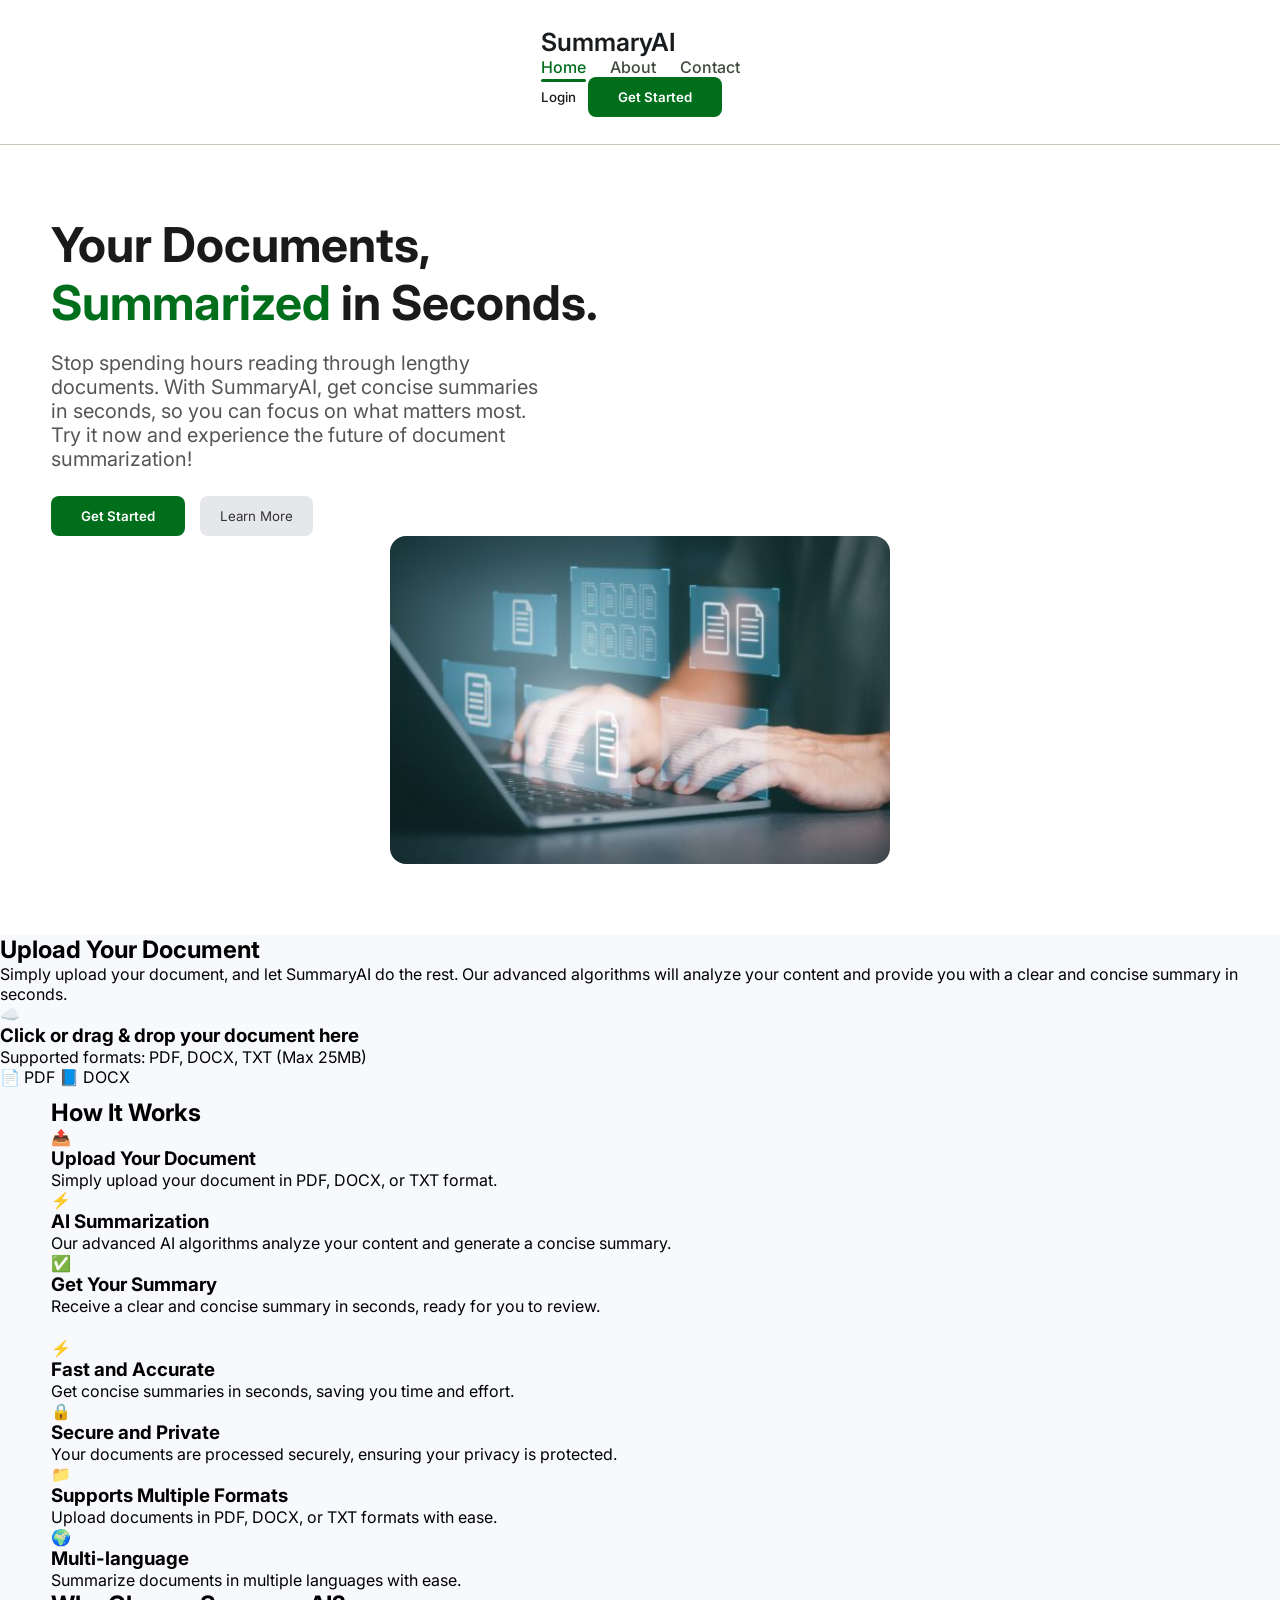
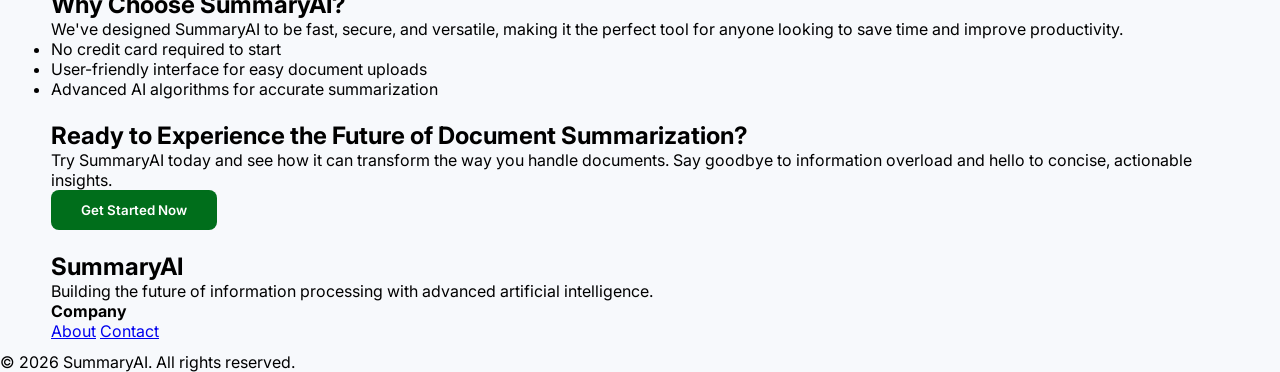
==== index.html @ bb728349 "feat: add HTML structure for pages (index, about, contact)" ====
<!doctype html>
<html lang="en">
  <head>
    <meta charset="UTF-8" />
    <meta name="viewport" content="width=device-width, initial-scale=1.0" />
    <link rel="stylesheet" href="css/styles.css" />
    <script src="js/scripts.js" defer></script>
    <title>SummaryAI</title>
  </head>
  <body>
    <!-- Navigation -->
    <header class="header">
      <nav class="nav">
    
    <div class="nav-content">
      <div class="container nav-inner">

        <h1 class="logo">SummaryAI</h1>

        <ul class="menu">
          <li><a href="index.html" class="active" aria-current="page">Home</a></li>
          <li><a href="about.html">About</a></li>
          <li><a href="contact.html">Contact</a></li>
        </ul>

        <div class="actions">
          <button class="login">Login</button>
          <button class="btn-primary">Get Started</button>
        </div>

      </div>
    </div>
  </nav>
</header>

    <main>
      <!-- Hero section -->
      <section id="home" class="hero">
        <div class="container hero-content">
          <div class="hero-txt">
            <h2>
              Your Documents,<br>
              <span>Summarized</span> in Seconds.
            </h2>

            <p>
              Stop spending hours reading through lengthy documents.
              With SummaryAI, get concise summaries in seconds, so you can focus on what matters most. 
              Try it now and experience the future of document summarization!
            </p>

            <div class="buttons">
              <button id="heroGetStartedBtn" class="btn-primary">Get Started</button>
              <button id="heroLearnMoreBtn" class="btn-secondary">Learn More</button>
            </div>
          </div>

          <div class="hero-img">
            <img src="./assets/hero.jpg" alt="AI summarizing documents" />
          </div>
        </div>
      </section>

      <!-- Upload section -->
<section class="upload">
  <div class="upload-content">
    <h2>Upload Your Document</h2>
    <p>
      Simply upload your document, and let SummaryAI do the rest. 
      Our advanced algorithms will analyze your content and provide you with a clear and concise summary in seconds.
    </p>

    <div class="upload-box" id="uploadBox">
      <input type="file" id="fileInput" hidden />

      <div class="upload-inner">
        <div class="icon">☁️</div>

        <h3>Click or drag & drop your document here</h3>
        <span>Supported formats: PDF, DOCX, TXT (Max 25MB)</span>

        <div class="file-types">
          <span>📄 PDF</span>
          <span>📘 DOCX</span>
        </div>

        <p id="fileName"></p>
      </div>
    </div>

  </div>
</section>
      </section>

      <!-- How it works -->
      <section class="works">
        <div class="container works-content">
          <h2>How It Works</h2>

          <div class="steps">
            <div class="step">
              <div class="icon">📤</div>
              <h3>Upload Your Document</h3>
              <p>Simply upload your document in PDF, DOCX, or TXT format.</p>
            </div>

            <div class="step">
              <div class="icon">⚡</div>
              <h3>AI Summarization</h3>
              <p>Our advanced AI algorithms analyze your content and generate a concise summary.</p>
            </div>

            <div class="step">
              <div class="icon">✅</div>
              <h3>Get Your Summary</h3>
              <p>Receive a clear and concise summary in seconds, ready for you to review.</p>
            </div>
          </div>
        </div>
      </section>

      <!-- Features section -->
      <section class="features">
        <div class="container features-content">

           <!-- Left: feature cards -->
          <div class="feature-grid">

            <div class="feature-card">
              <div class="icon">⚡</div>
              <h3>Fast and Accurate</h3>
              <p>Get concise summaries in seconds, saving you time and effort.</p>
            </div>
            <div class="feature-card">
              <div class="icon">🔒</div>
              <h3>Secure and Private</h3>
              <p>Your documents are processed securely, ensuring your privacy is protected.</p>
            </div>
            <div class="feature-card">
              <div class="icon">📁</div>
              <h3>Supports Multiple Formats</h3>
              <p>Upload documents in PDF, DOCX, or TXT formats with ease.</p>
            </div>
            <div class="feature-card">
              <div class="icon">🌍</div>
              <h3>Multi-language</h3>
              <p>Summarize documents in multiple languages with ease.</p>
            </div>
          </div>

            <!-- Right: feature description -->
             <div class="features-txt">
              <h2>
                Why Choose <span>SummaryAI?</span>
              </h2>

              <p>
                We've designed SummaryAI to be fast, secure, and versatile, 
                making it the perfect tool for anyone looking to save time and improve productivity.
              </p>

              <ul class="feature-list">
                <li> No credit card required to start</li>
                <li> User-friendly interface for easy document uploads</li>
                <li> Advanced AI algorithms for accurate summarization</li>
              </ul>
             </div>
        </div>
      </section>

      <!-- Call to action -->
      <section class="cta">
        <div class="container cta-content">
          <h2>
            Ready to Experience the Future of Document Summarization?
          </h2>

          <p>
            Try SummaryAI today and see how it can transform the way you handle documents. 
            Say goodbye to information overload and hello to concise, actionable insights.
          </p>

          <button id="ctaGetStartedBtn" class="btn-primary">Get Started Now</button>
        </div>
      </section>

    </main>

    <!-- Footer -->
    <footer class="footer">
        <div class="container footer-content">

        <div class="footer-brand">
           <h2>SummaryAI</h2>
            <p>
               Building the future of information processing with advanced artificial intelligence.
             </p>
        </div>

        <div class="footer-col">
            <h4>Company</h4>
              <a href="about.html">About</a>
              <a href="contact.html">Contact</a>
        </div>

        </div>
        <div class="footer-bottom">
            <p>© 2026 SummaryAI. All rights reserved.</p>
         </div>
      </footer>
  </body>
</html>
---- css/styles.css ----
@import url("https://fonts.googleapis.com/css2?family=Inter:ital,opsz,wght@0,14..32,100..900;1,14..32,100..900&display=swap");

* {
  margin: 0;
  padding: 0;
  box-sizing: border-box;
  font-family: "Inter", sans-serif;
}

body {
  background: var(--background);
}
.header {
  background: var(--surface-container-lowest);
  border-bottom: 1px solid var(--outline-variant);
}

.nav {
  width: 100%;
}

.container {
  max-width: 1200px;
  padding: 11px;
  margin: 0 auto;
}

.nav-content {
  display: flex;
  align-items: center;
  padding: 16px 0;
}
.logo {
  font-size: 25px;
  font-weight: 600;
  color: var(--on-surface);
  padding: 0%;
  margin: 0;
}
.menu {
  display: flex;
  list-style: none;
  gap: 24px;
  margin: 0 auto;
}

.menu a {
  position: relative;
  text-decoration: none;
  color: var(--on-surface-variant);
  font-weight: 500;
}

.menu a:hover {
  color: var(--primary);
}
.menu a.active {
  color: var(--primary);
}
.menu a.active::after {
  content: "";
  position: absolute;
  left: 0;
  bottom: -5px;
  width: 100%;
  height: 3px;
  background-color: var(--primary);
  border-radius: 2px;
}

.actions {
  display: flex;
  gap: 12px;
}
.login {
  background: transparent;
  border: none;
  color: var(--on-surface);
  font-weight: 500;
  cursor: pointer;
}
.btn-primary {
  background: var(--primary);
  color: var(--on-primary);
  border: none;
  padding: 8px 16px;
  border-radius: 8px;
  font-weight: 500;
  cursor: pointer;
}

.btn-primary:hover {
  opacity: 0.9;
  background: var(--primary);
}
.hero {
  padding: 60px 0;
  background-color: var(--surface-container-lowest);
}

.container-hero-content {
  max-width: 1200px;
  margin: 0 auto;
  display: flex;
  align-items: center;
  justify-content: space-between;
  gap: 40px;
}
.hero-txt h2 {
  font-size: 48px;
  /*font-weight: 700;*/
  color: #1a1a1a;
  line-height: 1.2;
  font-weight: bold;
}

.hero-txt h2 span {
  color: var(--primary); /* verde */
}

.hero-txt p {
  margin-top: 20px;
  color: #555;
  font-size: 20px;
  max-width: 500px;
}
.buttons {
  margin-top: 25px;
  display: flex;
  gap: 15px;
}

.btn-primary {
  background-color: var(--primary);
  color: var(--on-primary);
  padding: 12px 30px;
  border: none;
  border-radius: 8px;
  cursor: pointer;
  font-weight: 600;
}

.btn-secondary {
  background-color: #e5e7eb;
  color: #333;
  padding: 12px 20px;
  border: none;
  border-radius: 8px;
  cursor: pointer;
}
.hero-img {
  flex: 1;
  display: flex;
  justify-content: center;
}

.hero-img img {
  width: 100%;
  max-width: 500px;
  border-radius: 16px;
}

/* Design system */
:root {
  /* Background & Surface */
  --background: #f7f9fc;
  --on-background: #191c1e;
  --surface: #f7f9fc;
  --on-surface: #191c1e;
  --surface-variant: #e0e3e6;
  --on-surface-variant: #3f4a3c;
  --surface-dim: #d8dadd;
  --surface-bright: #f7f9fc;
  --surface-tint: #006e1b;
  --inverse-surface: #2d3133;
  --inverse-on-surface: #eff1f4;

  /* Surface Containers */
  --surface-container-lowest: #ffffff;
  --surface-container-low: #f2f4f7;
  --surface-container: #eceef1;
  --surface-container-high: #e6e8eb;
  --surface-container-highest: #e0e3e6;

  /* Primary */
  --primary: #006e1b;
  --on-primary: #ffffff;
  --primary-container: #4caf4f;
  --on-primary-container: #003c0b;
  --primary-fixed: #94f98f;
  --primary-fixed-dim: #78dc76;
  --on-primary-fixed: #002204;
  --on-primary-fixed-variant: #005312;
  --inverse-primary: #78dc76;

  /* Secondary */
  --secondary: #42673f;
  --on-secondary: #ffffff;
  --secondary-container: #c3eebb;
  --on-secondary-container: #486d45;
  --secondary-fixed: #c3eebb;
  --secondary-fixed-dim: #a8d1a0;
  --on-secondary-fixed: #002204;
  --on-secondary-fixed-variant: #2b4f29;

  /* Tertiary */
  --tertiary: #a53362;
  --on-tertiary: #ffffff;
  --tertiary-container: #f26f9f;
  --on-tertiary-container: #690036;
  --tertiary-fixed: #ffd9e2;
  --tertiary-fixed-dim: #ffb1c8;
  --on-tertiary-fixed: #3e001d;
  --on-tertiary-fixed-variant: #86184a;

  /* Error */
  --error: #ba1a1a;
  --on-error: #ffffff;
  --error-container: #ffdad6;
  --on-error-container: #93000a;

  /* Outline */
  --outline: #6f7a6b;
  --outline-variant: #becab8;
}
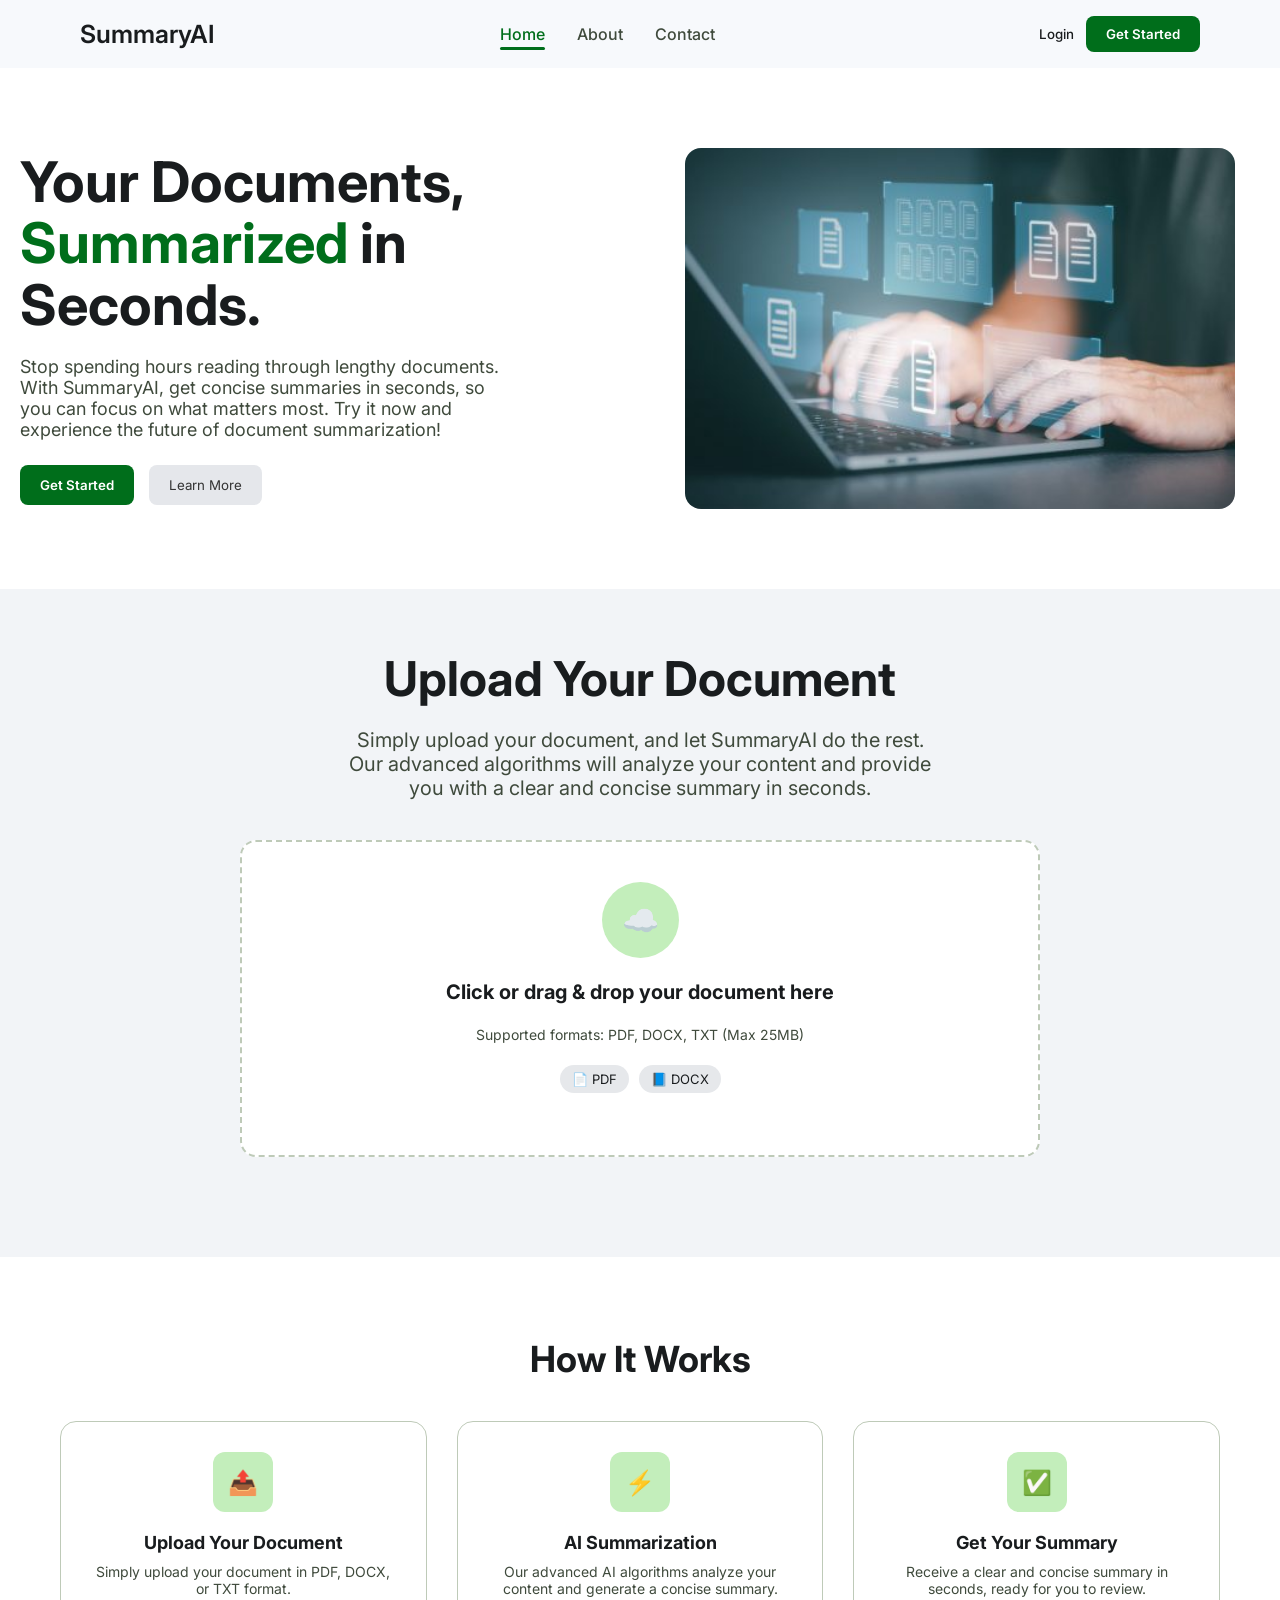
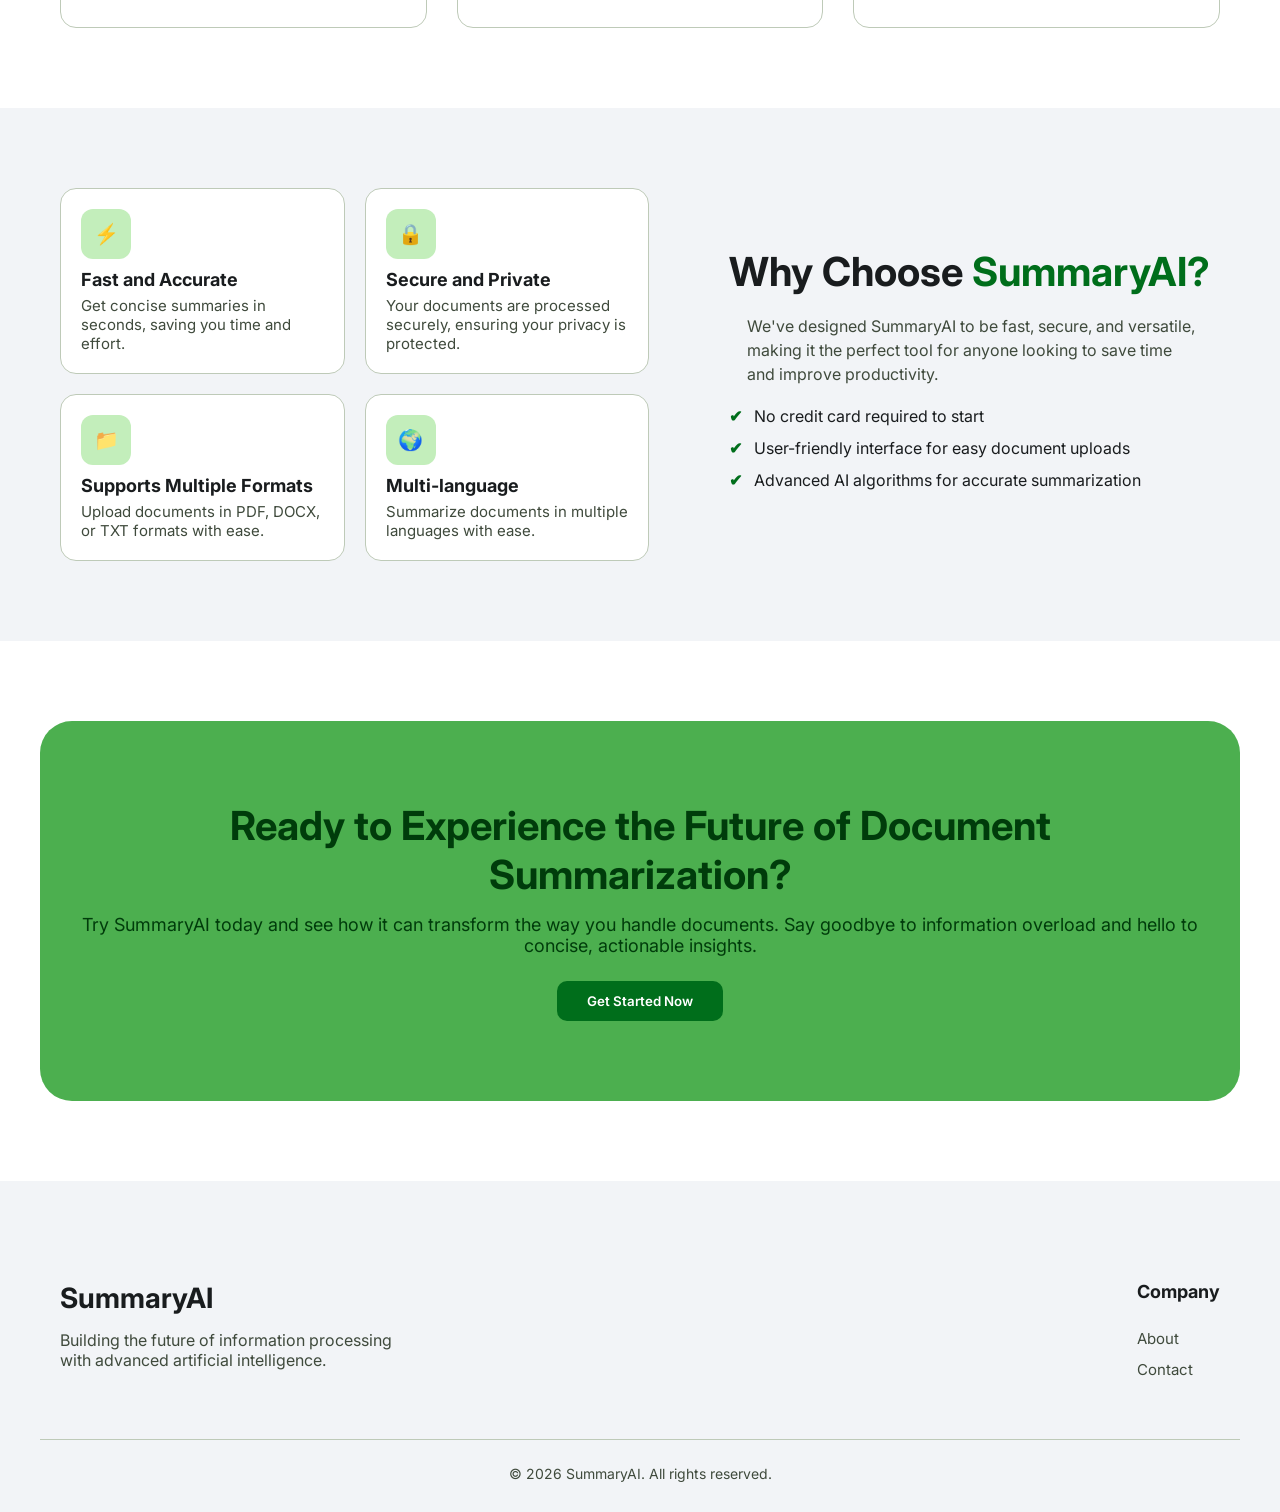
==== commit 12992392: "Merge branch 'main' into leticia" ====
--- a/index.html
+++ b/index.html
@@ -56,7 +56,7 @@
           </div>
 
           <div class="hero-img">
-            <img src="./assets/hero.jpg" alt="AI summarizing documents" />
+            <img src="./images/hero.jpg" alt="AI summarizing documents" />
           </div>
         </div>
       </section>
--- a/css/styles.css
+++ b/css/styles.css
@@ -9,27 +9,32 @@
 
 body {
   background: var(--background);
-}
-.header {
-  background: var(--surface-container-lowest);
-  border-bottom: 1px solid var(--outline-variant);
-}
-
-.nav {
   width: 100%;
-}
-
+  margin: 0;
+}
+/* Header */
+
+
+/* Default container */
 .container {
   max-width: 1200px;
-  padding: 11px;
   margin: 0 auto;
-}
-
+  padding: 0 20px;
+}
+
+/* Navigation */
 .nav-content {
+  width: 100%;
+}
+
+.nav-inner {
   display: flex;
   align-items: center;
-  padding: 16px 0;
-}
+  justify-content: space-between;
+  padding: 16px 40px;
+}
+
+/* Logo */
 .logo {
   font-size: 25px;
   font-weight: 600;
@@ -37,11 +42,14 @@
   padding: 0%;
   margin: 0;
 }
+
+/* Menu */
 .menu {
   display: flex;
   list-style: none;
-  gap: 24px;
-  margin: 0 auto;
+  gap: 32px;
+  margin: 0;
+  padding: 0;
 }
 
 .menu a {
@@ -54,24 +62,30 @@
 .menu a:hover {
   color: var(--primary);
 }
+
 .menu a.active {
   color: var(--primary);
 }
+
 .menu a.active::after {
   content: "";
   position: absolute;
   left: 0;
-  bottom: -5px;
+  bottom: -6px;
   width: 100%;
   height: 3px;
   background-color: var(--primary);
   border-radius: 2px;
 }
 
+/* Actions */
 .actions {
   display: flex;
+  align-items: center;
   gap: 12px;
-}
+  margin-left: 40px;
+}
+
 .login {
   background: transparent;
   border: none;
@@ -79,65 +93,20 @@
   font-weight: 500;
   cursor: pointer;
 }
+
+/* Buttons */
 .btn-primary {
   background: var(--primary);
   color: var(--on-primary);
   border: none;
-  padding: 8px 16px;
+  padding: 10px 20px;
   border-radius: 8px;
-  font-weight: 500;
+  font-weight: 600;
   cursor: pointer;
 }
 
 .btn-primary:hover {
   opacity: 0.9;
-  background: var(--primary);
-}
-.hero {
-  padding: 60px 0;
-  background-color: var(--surface-container-lowest);
-}
-
-.container-hero-content {
-  max-width: 1200px;
-  margin: 0 auto;
-  display: flex;
-  align-items: center;
-  justify-content: space-between;
-  gap: 40px;
-}
-.hero-txt h2 {
-  font-size: 48px;
-  /*font-weight: 700;*/
-  color: #1a1a1a;
-  line-height: 1.2;
-  font-weight: bold;
-}
-
-.hero-txt h2 span {
-  color: var(--primary); /* verde */
-}
-
-.hero-txt p {
-  margin-top: 20px;
-  color: #555;
-  font-size: 20px;
-  max-width: 500px;
-}
-.buttons {
-  margin-top: 25px;
-  display: flex;
-  gap: 15px;
-}
-
-.btn-primary {
-  background-color: var(--primary);
-  color: var(--on-primary);
-  padding: 12px 30px;
-  border: none;
-  border-radius: 8px;
-  cursor: pointer;
-  font-weight: 600;
 }
 
 .btn-secondary {
@@ -148,6 +117,52 @@
   border-radius: 8px;
   cursor: pointer;
 }
+
+/* Hero */
+.hero {
+  padding: 80px 0;
+  background: var(--surface-container-lowest);
+}
+.hero .container {
+  max-width: 1400px;
+}
+
+.hero-content {
+  display: flex;
+  align-items: center;
+  justify-content: space-between;
+  gap: 40px;
+}
+
+.hero-txt {
+  flex: 1;
+}
+
+.hero-txt h2 {
+  font-size: 56px;
+  font-weight: 700;
+  line-height: 1.1;
+  color: var(--on-surface);
+}
+
+.hero-txt h2 span {
+  color: var(--primary);
+}
+
+.hero-txt p {
+  margin-top: 20px;
+  font-size: 18px;
+  color: var(--on-surface-variant);
+  max-width: 500px;
+}
+
+.buttons {
+  margin-top: 25px;
+  display: flex;
+  gap: 15px;
+}
+
+/* Hero image */
 .hero-img {
   flex: 1;
   display: flex;
@@ -156,10 +171,387 @@
 
 .hero-img img {
   width: 100%;
+  max-width: 550px;
+  border-radius: 16px;
+}
+
+/* Upload */
+.upload {
+  padding: 60px 0;
+  background: var(--surface-container-low);
+}
+
+.upload-content {
+  max-width: 1200px;
+  margin: 0 auto;
+  text-align: center;
+}
+.upload-content h2 {
+  font-size: 48px;
+  color: var(--on-surface);
+  font-weight: bold;
+}
+.upload-content p {
+  margin-top: 20px;
+  color: var(--on-surface-variant);
+  font-size: 20px;
+  max-width: 600px;
+  margin-left: auto;
+  margin-right: auto;
+}
+
+/* Upload box */
+.upload-box {
+  max-width: 800px;
+  margin: 40px auto;
+  border: 2px dashed var(--outline-variant);
+  border-radius: 16px;
+  padding: 40px;
+  cursor: pointer;
+  transition: 0.3s;
+  background-color: var(--surface-container-lowest);
+}
+
+.upload-box:hover {
+  background-color: var(--surface-container-low);
+}
+
+/* Inner content */
+.upload-box .upload-inner {
+  display: flex;
+  flex-direction: column;
+  align-items: center;
+  gap: 12px;
+}
+
+/* Icon */
+.upload-inner .icon {
+  background: var(--secondary-container);
+  color: var(--on-secondary-container);
+  font-size: 30px;
+  padding: 20px;
+  border-radius: 50%;
+}
+
+/* Main text */
+.upload-inner h3 {
+  font-size: 20px;
+  margin: 10px 0;
+  color: var(--on-surface);
+}
+
+/* Secondary text */
+.upload-inner span {
+  color: var(--on-surface-variant);
+  font-size: 14px;
+}
+
+/* File types */
+.file-types {
+  display: flex;
+  gap: 10px;
+  margin-top: 10px;
+}
+
+.file-types span {
+  background: var(--surface-container-high);
+  color: var(--on-surface);
+  padding: 6px 12px;
+  border-radius: 20px;
+  font-size: 13px;
+}
+
+/* File name */
+#fileName {
+  margin-top: 10px;
+  font-weight: 500;
+  color: var(--primary);
+}
+/* Section */
+.works {
+  padding: 80px 0;
+  background: var(--surface-container-lowest);
+}
+
+/* Content */
+.works-content {
+  text-align: center;
+}
+
+/* Title */
+.works-content h2 {
+  font-size: 36px;
+  color: var(--on-surface);
+}
+
+/* Subtitle (optional) */
+.works-content p {
+  color: var(--on-surface-variant);
+}
+
+/* Cards */
+.steps {
+  display: flex;
+  gap: 30px;
+  margin-top: 40px;
+}
+
+/* Card */
+.step {
+  flex: 1;
+  background: var(--surface-container-lowest);
+  padding: 30px;
+  border-radius: 16px;
+  text-align: center;
+  border: 1px solid var(--outline-variant);
+  transition: 0.3s;
+}
+
+/* Icon */
+.step .icon {
+  width: 60px;
+  height: 60px;
+  margin: 0 auto 20px;
+
+  display: flex;
+  align-items: center;
+  justify-content: center;
+
+  background: var(--secondary-container);
+  color: var(--on-secondary-container);
+
+  border-radius: 12px;
+  font-size: 24px;
+}
+.step:hover {
+  transform: translateY(-5px);
+  background: var(--surface-container-low);
+}
+
+/* Card title */
+.step h3 {
+  font-size: 18px;
+  margin-bottom: 10px;
+  color: var(--on-surface);
+}
+
+/* Text */
+.step p {
+  font-size: 14px;
+  color: var(--on-surface-variant);
+}
+/* Section */
+.features {
+  padding: 80px 0;
+  background: var(--surface-container-low);
+}
+
+/* Main layout */
+.features-content {
+  display: flex;
+  align-items: center;
+  justify-content: space-between;
+  gap: 80px;
+}
+
+/* Card grid (left side) */
+.feature-grid {
+  flex: 1.2;
+  display: grid;
+  grid-template-columns: repeat(2, 1fr);
+  gap: 20px;
+}
+
+/* Card */
+.feature-card {
+  background: var(--surface-container-lowest);
+  padding: 20px;
+  border-radius: 16px;
+  border: 1px solid var(--outline-variant);
+  transition: 0.3s;
+}
+
+/* Hover (optional) */
+.feature-card:hover {
+  transform: translateY(-5px);
+  background: var(--surface-container-low);
+}
+
+/* Icon */
+.feature-card .icon {
+  width: 50px;
+  height: 50px;
+
+  display: flex;
+  align-items: center;
+  justify-content: center;
+
+  background: var(--secondary-container);
+  color: var(--on-secondary-container);
+
+  border-radius: 12px;
+  font-size: 20px;
+  margin-bottom: 10px;
+}
+
+/* Card title */
+.feature-card h3 {
+  font-size: 18px;
+  margin-bottom: 6px;
+  color: var(--on-surface);
+}
+
+/* Card text */
+.feature-card p {
+  font-size: 15px;
+  color: var(--on-surface-variant);
+}
+
+/* Right side */
+.features-txt {
+  flex: 1;
   max-width: 500px;
-  border-radius: 16px;
-}
-
+}
+
+/* Title */
+.features-txt h2 {
+  font-size: 40px;
+  color: var(--on-surface);
+}
+
+.features-txt h2 span {
+  color: var(--primary);
+}
+
+/* Paragraph */
+.features-txt p {
+  margin: 18px;
+  color: var(--on-surface-variant);
+  line-height: 1.5;
+}
+
+/* List */
+.feature-list {
+  list-style: none;
+  padding: 0;
+  margin-top: 20px;
+}
+
+/* Items */
+.feature-list li {
+  margin-bottom: 12px;
+  color: var(--on-surface);
+  position: relative;
+  padding-left: 25px;
+  font-size: 16px;
+}
+
+/* Green checkmark */
+.feature-list li::before {
+  content: "✔";
+  position: absolute;
+  left: 0;
+  color: var(--primary);
+  font-weight: bold;
+}
+.cta {
+  padding: 80px 20px; /* Page side padding */
+  background: var(--surface-container-lowest);
+}
+
+.cta-content {
+  width: 100%;
+  background: var(--primary-container);
+  color: var(--on-primary-container);
+
+  padding: 80px 40px;
+  border-radius: 32px;
+
+  text-align: center;
+}
+
+/* Title */
+.cta-content h2 {
+  font-size: 40px;
+  margin-bottom: 15px;
+}
+
+/* Text */
+.cta-content p {
+  font-size: 18px;
+  margin-bottom: 25px;
+}
+
+/* Button */
+.cta-content .btn-primary {
+  background: var(--primary);
+  color: var(--on-primary);
+  padding: 12px 30px;
+  border-radius: 10px;
+}
+.footer {
+  background: var(--surface-container-low);
+  padding: 100px 40px 30px;
+}
+
+/* Layout */
+.footer-content {
+  display: flex;
+  justify-content: space-between;
+  align-items: flex-start;
+  gap: 80px;
+}
+
+/* Brand */
+.footer-brand h2 {
+  font-size: 28px;
+  color: var(--on-surface);
+  margin-bottom: 15px;
+}
+
+.footer-brand p {
+  font-size: 16px;
+  color: var(--on-surface-variant);
+  max-width: 350px;
+}
+
+/* Column */
+.footer-col {
+  display: flex;
+  flex-direction: column;
+  gap: 12px;
+}
+
+.footer-col h4 {
+  font-size: 18px;
+  color: var(--on-surface);
+  margin-bottom: 15px;
+}
+
+/* Links */
+.footer-col a {
+  font-size: 15px;
+  color: var(--on-surface-variant);
+  text-decoration: none;
+  transition: 0.2s;
+}
+
+.footer-col a:hover {
+  color: var(--primary);
+}
+
+/* Bottom line */
+.footer-bottom {
+  border-top: 1px solid var(--outline-variant);
+  margin-top: 60px;
+  padding-top: 25px;
+  text-align: center;
+}
+
+.footer-bottom p {
+  font-size: 14px;
+  color: var(--on-surface-variant);
+}
 /* Design system */
 :root {
   /* Background & Surface */
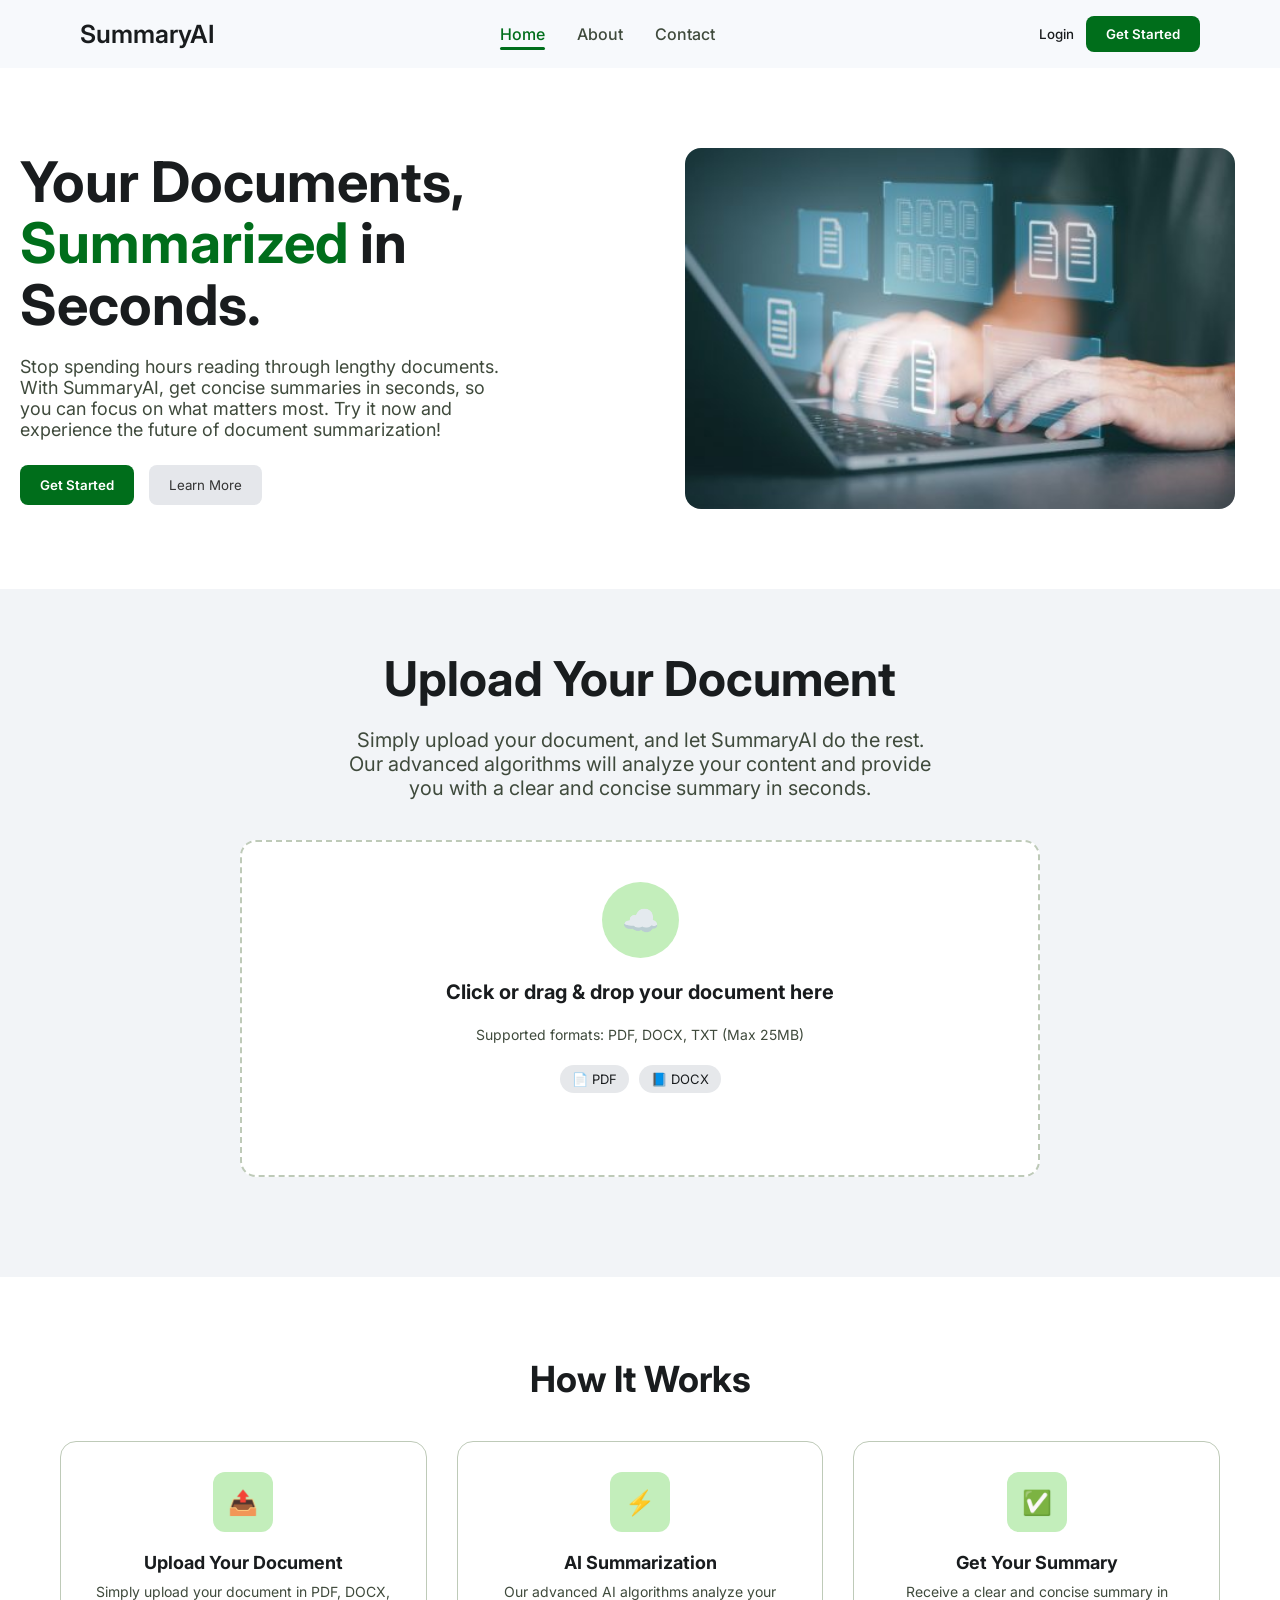
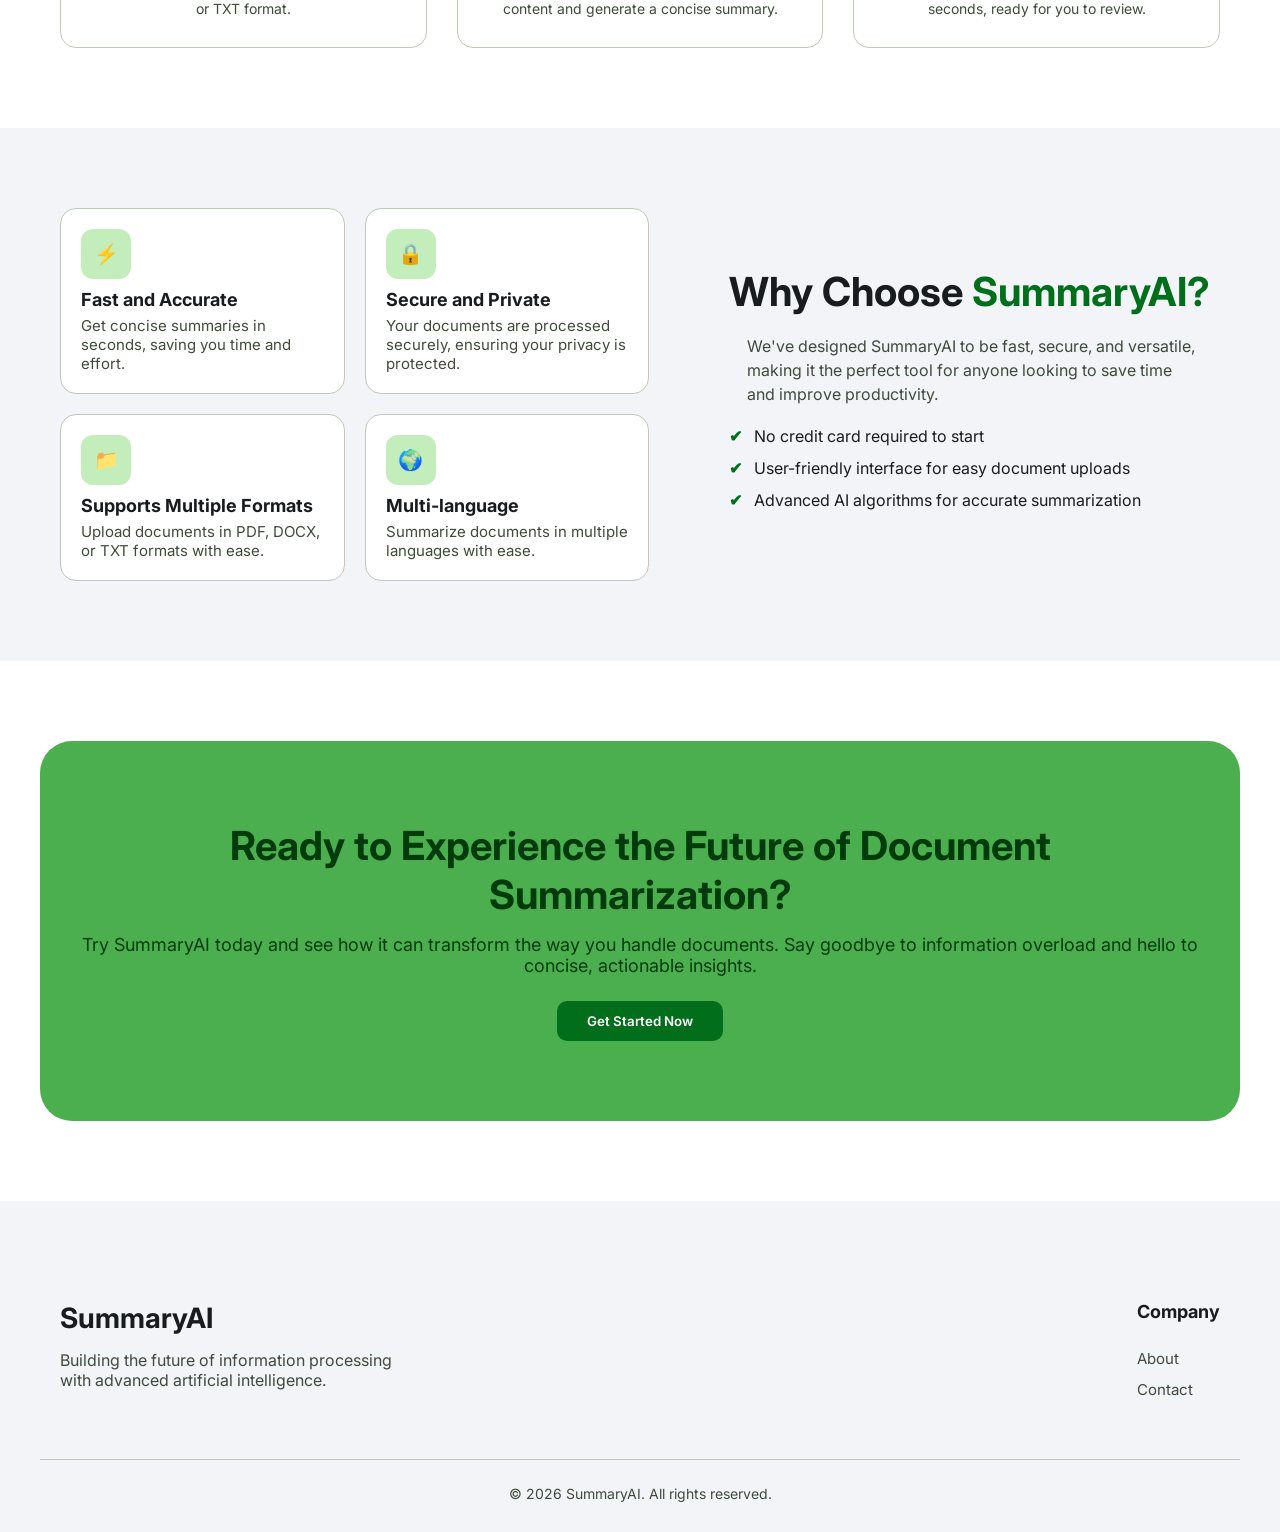
==== commit a61bb397: "feat: add drag and drop logic and add gemini file transcript api" ====
--- a/index.html
+++ b/index.html
@@ -86,6 +86,8 @@
 
         <p id="fileName"></p>
       </div>
+
+      <p id="resultado"></p>
     </div>
 
   </div>
--- a/css/styles.css
+++ b/css/styles.css
@@ -13,7 +13,6 @@
   margin: 0;
 }
 /* Header */
-
 
 /* Default container */
 .container {
@@ -212,6 +211,10 @@
   background-color: var(--surface-container-lowest);
 }
 
+.upload.dragger {
+  border-color: var(--primary);
+}
+
 .upload-box:hover {
   background-color: var(--surface-container-low);
 }
@@ -225,6 +228,10 @@
 }
 
 /* Icon */
+.upload-inner {
+  pointer-events: none;
+}
+
 .upload-inner .icon {
   background: var(--secondary-container);
   color: var(--on-secondary-container);
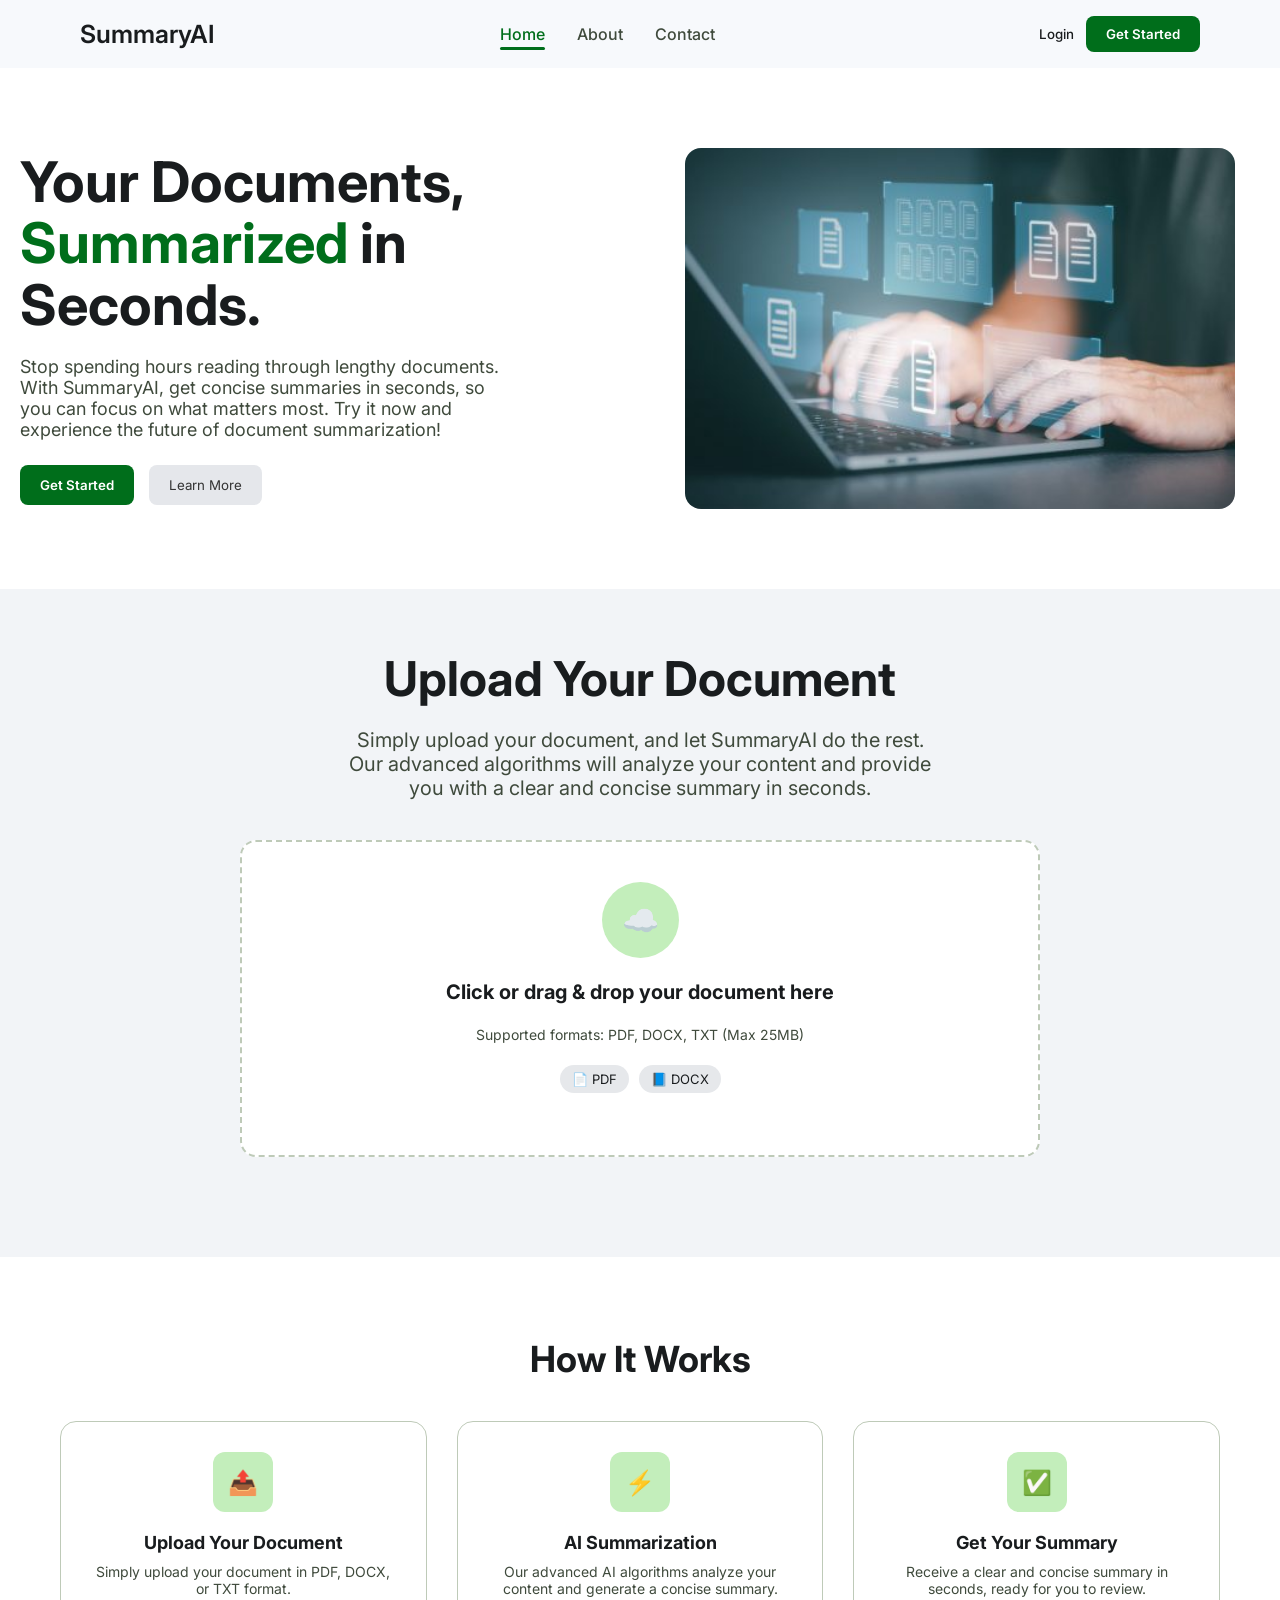
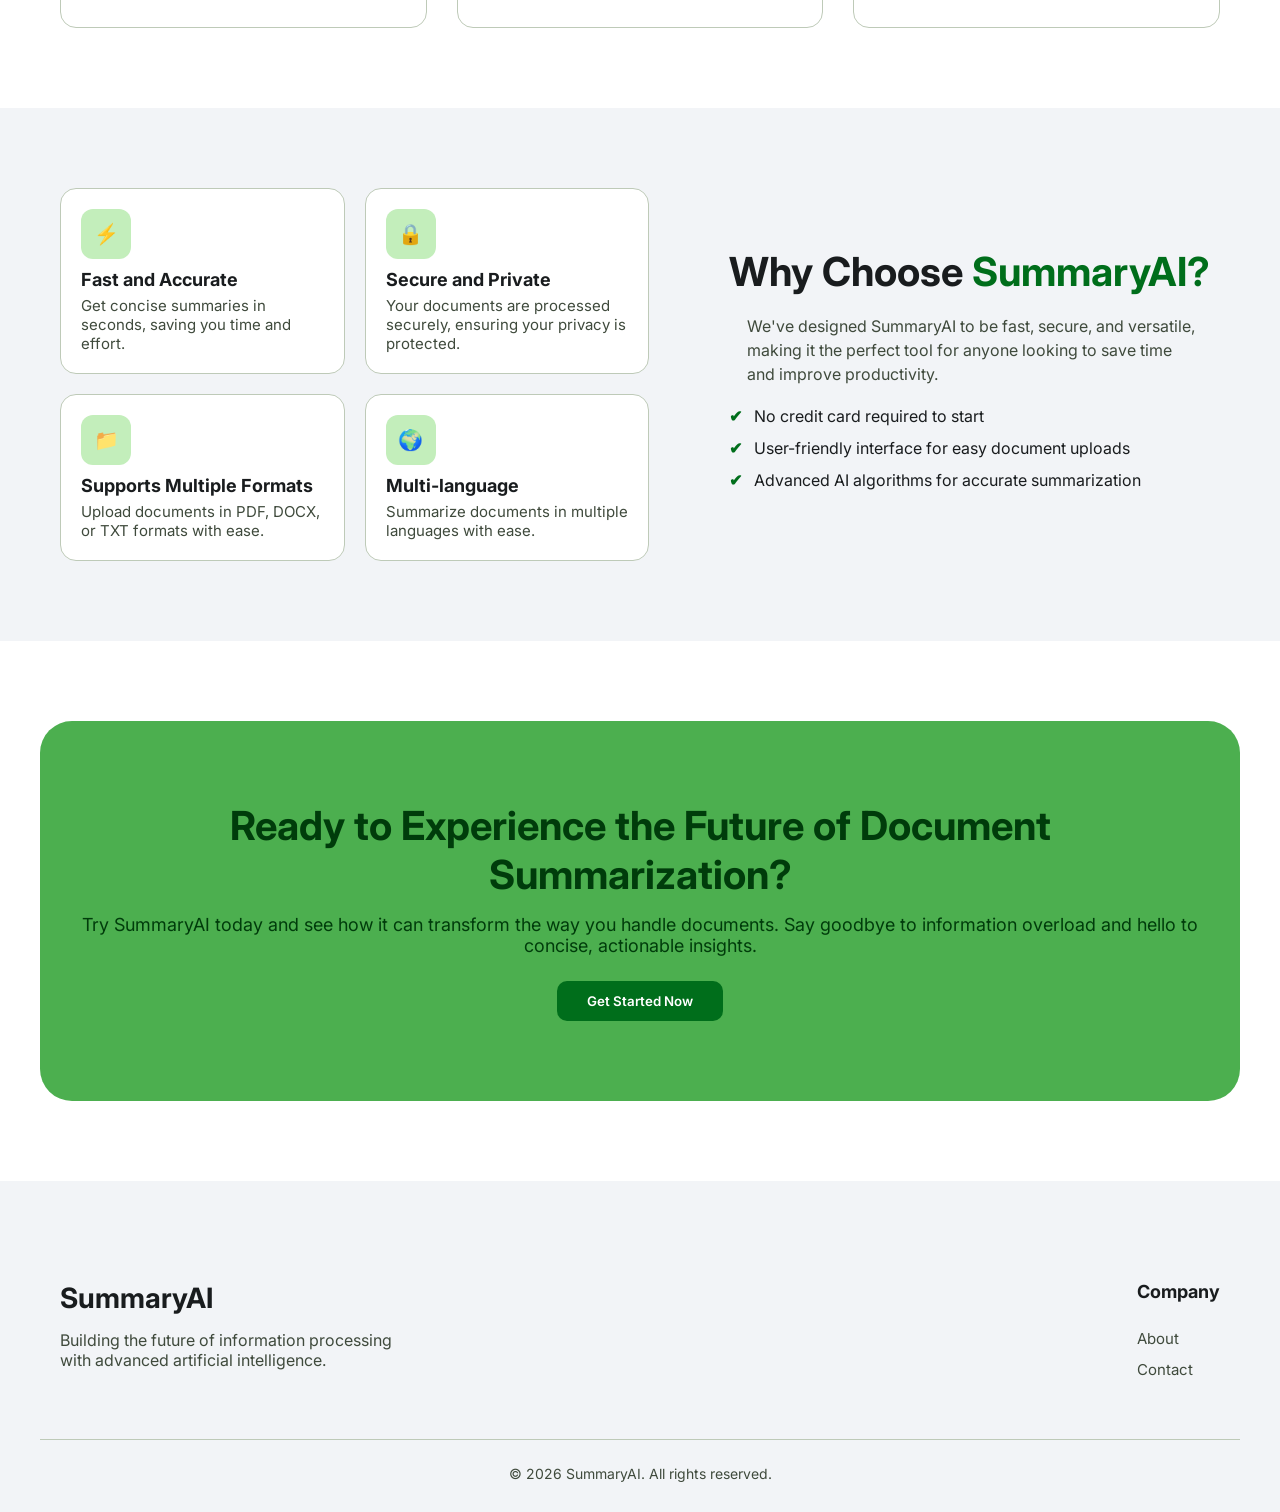
==== commit e33e17d3: "refactor: remove p tag in uploadBox div" ====
--- a/index.html
+++ b/index.html
@@ -86,8 +86,6 @@
 
         <p id="fileName"></p>
       </div>
-
-      <p id="resultado"></p>
     </div>
 
   </div>
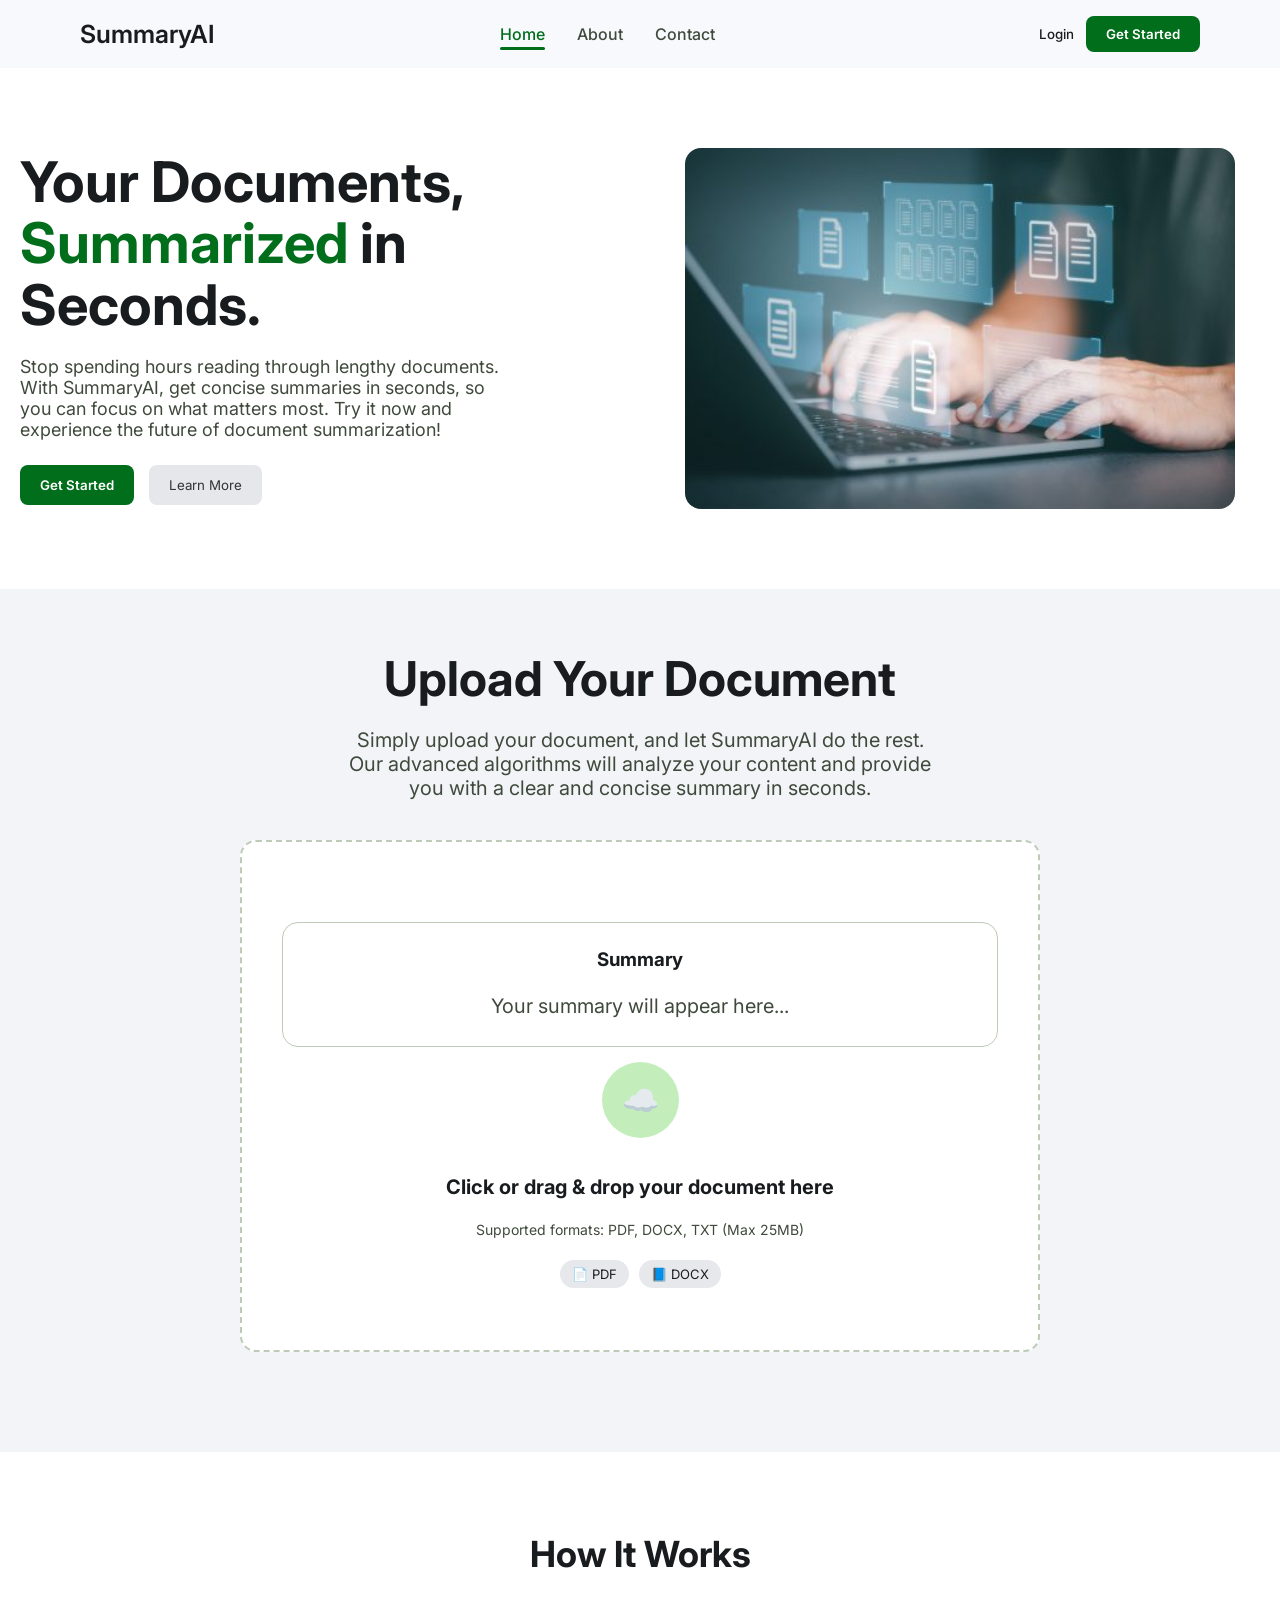
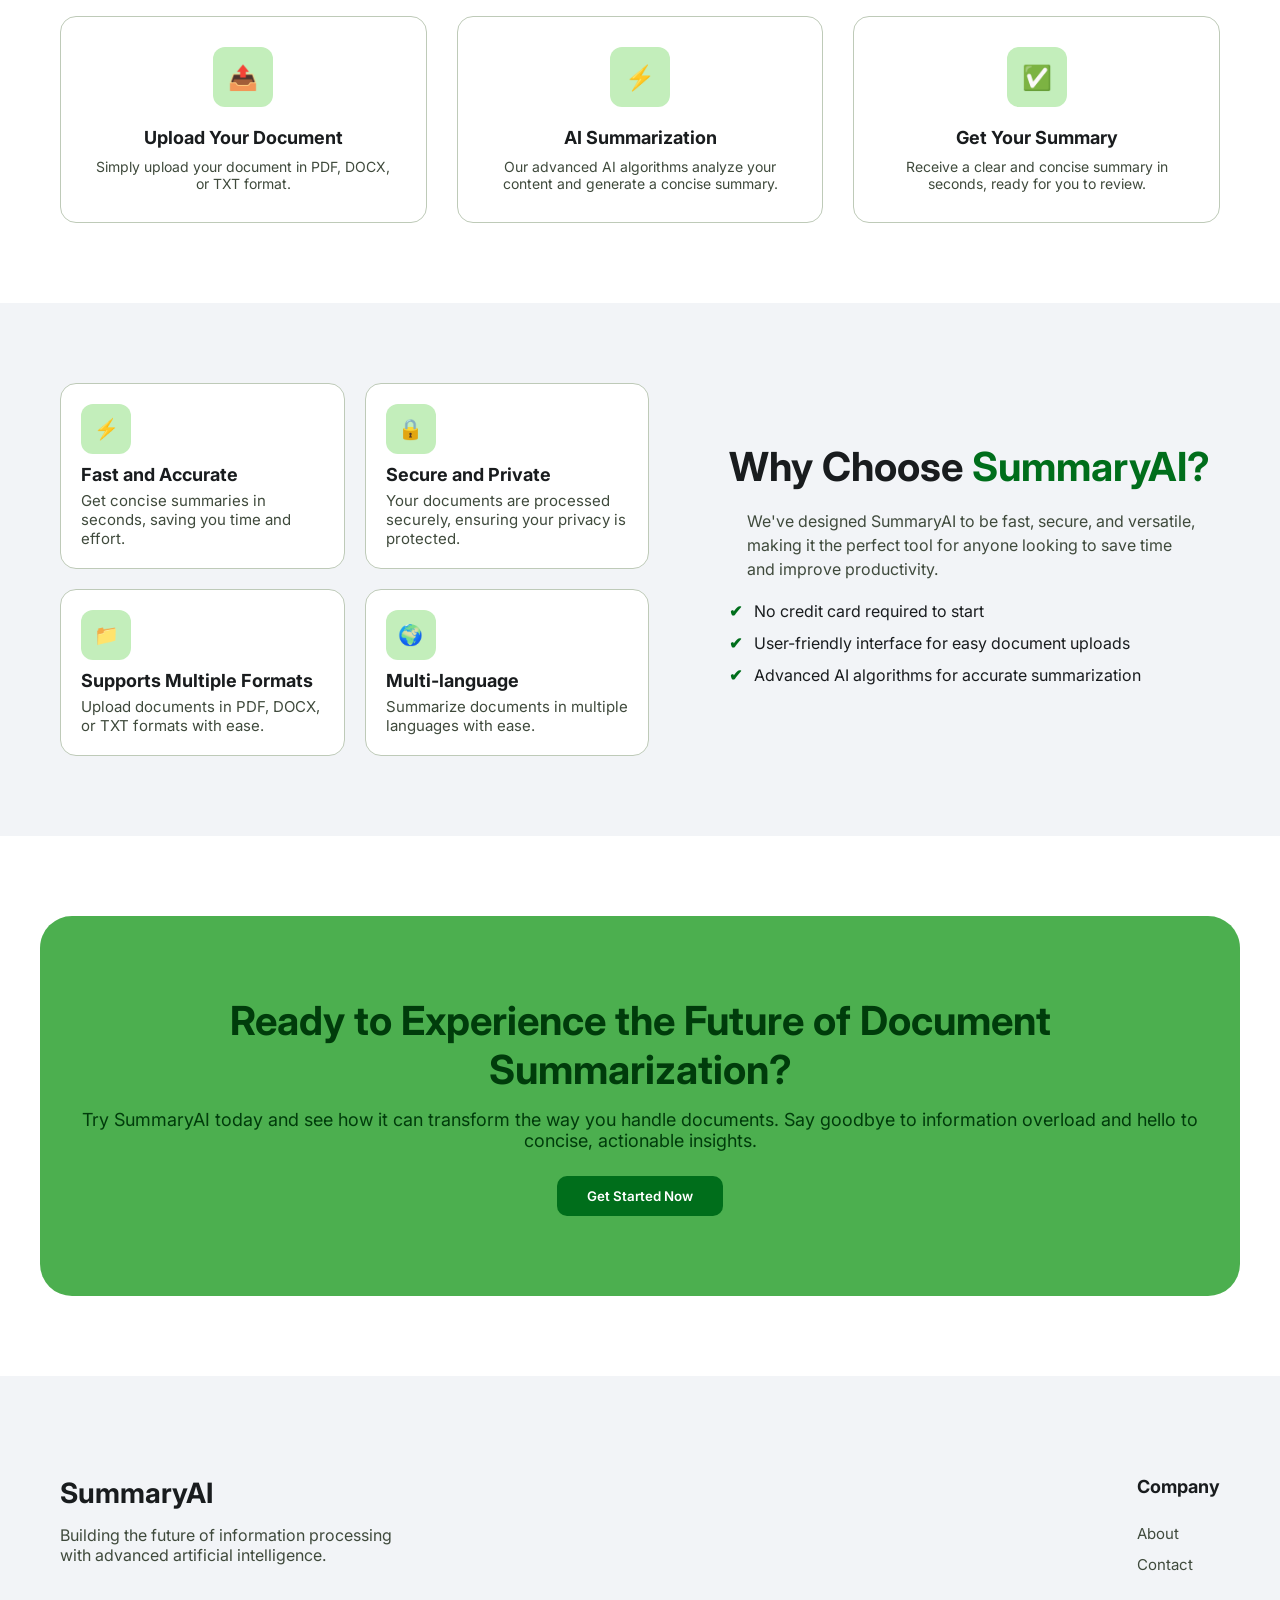
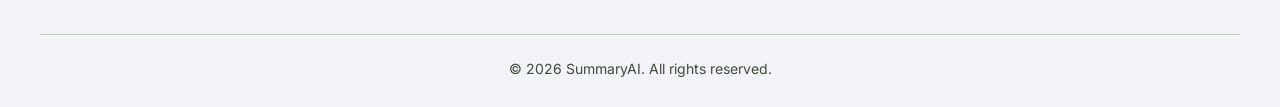
==== commit f3a61e26: "feat: add styled summary box component" ====
--- a/index.html
+++ b/index.html
@@ -73,6 +73,13 @@
     <div class="upload-box" id="uploadBox">
       <input type="file" id="fileInput" hidden />
 
+      <div class="summary-box" id="summaryBox">
+        <h3>Summary</h3>
+          <p id="summaryText">
+            Your summary will appear here...
+          </p>
+      </div>
+
       <div class="upload-inner">
         <div class="icon">☁️</div>
 
@@ -90,8 +97,6 @@
 
   </div>
 </section>
-      </section>
-
       <!-- How it works -->
       <section class="works">
         <div class="container works-content">
--- a/css/styles.css
+++ b/css/styles.css
@@ -13,6 +13,7 @@
   margin: 0;
 }
 /* Header */
+
 
 /* Default container */
 .container {
@@ -211,10 +212,6 @@
   background-color: var(--surface-container-lowest);
 }
 
-.upload.dragger {
-  border-color: var(--primary);
-}
-
 .upload-box:hover {
   background-color: var(--surface-container-low);
 }
@@ -226,18 +223,33 @@
   align-items: center;
   gap: 12px;
 }
+.summary-box {
+  margin-top: 40px;
+  padding: 25px;
+  background: var(--surface-container-lowest);
+  border: 1px solid var(--outline-variant);
+  border-radius: 16px;
+  max-width: 800px;
+}
+
+.summary-box h3 {
+  margin-bottom: 15px;
+  color: var(--on-surface);
+}
+
+.summary-box p {
+  color: var(--on-surface-variant);
+  line-height: 1.5;
+}
 
 /* Icon */
-.upload-inner {
-  pointer-events: none;
-}
-
 .upload-inner .icon {
   background: var(--secondary-container);
   color: var(--on-secondary-container);
   font-size: 30px;
   padding: 20px;
   border-radius: 50%;
+  margin: 15px;
 }
 
 /* Main text */
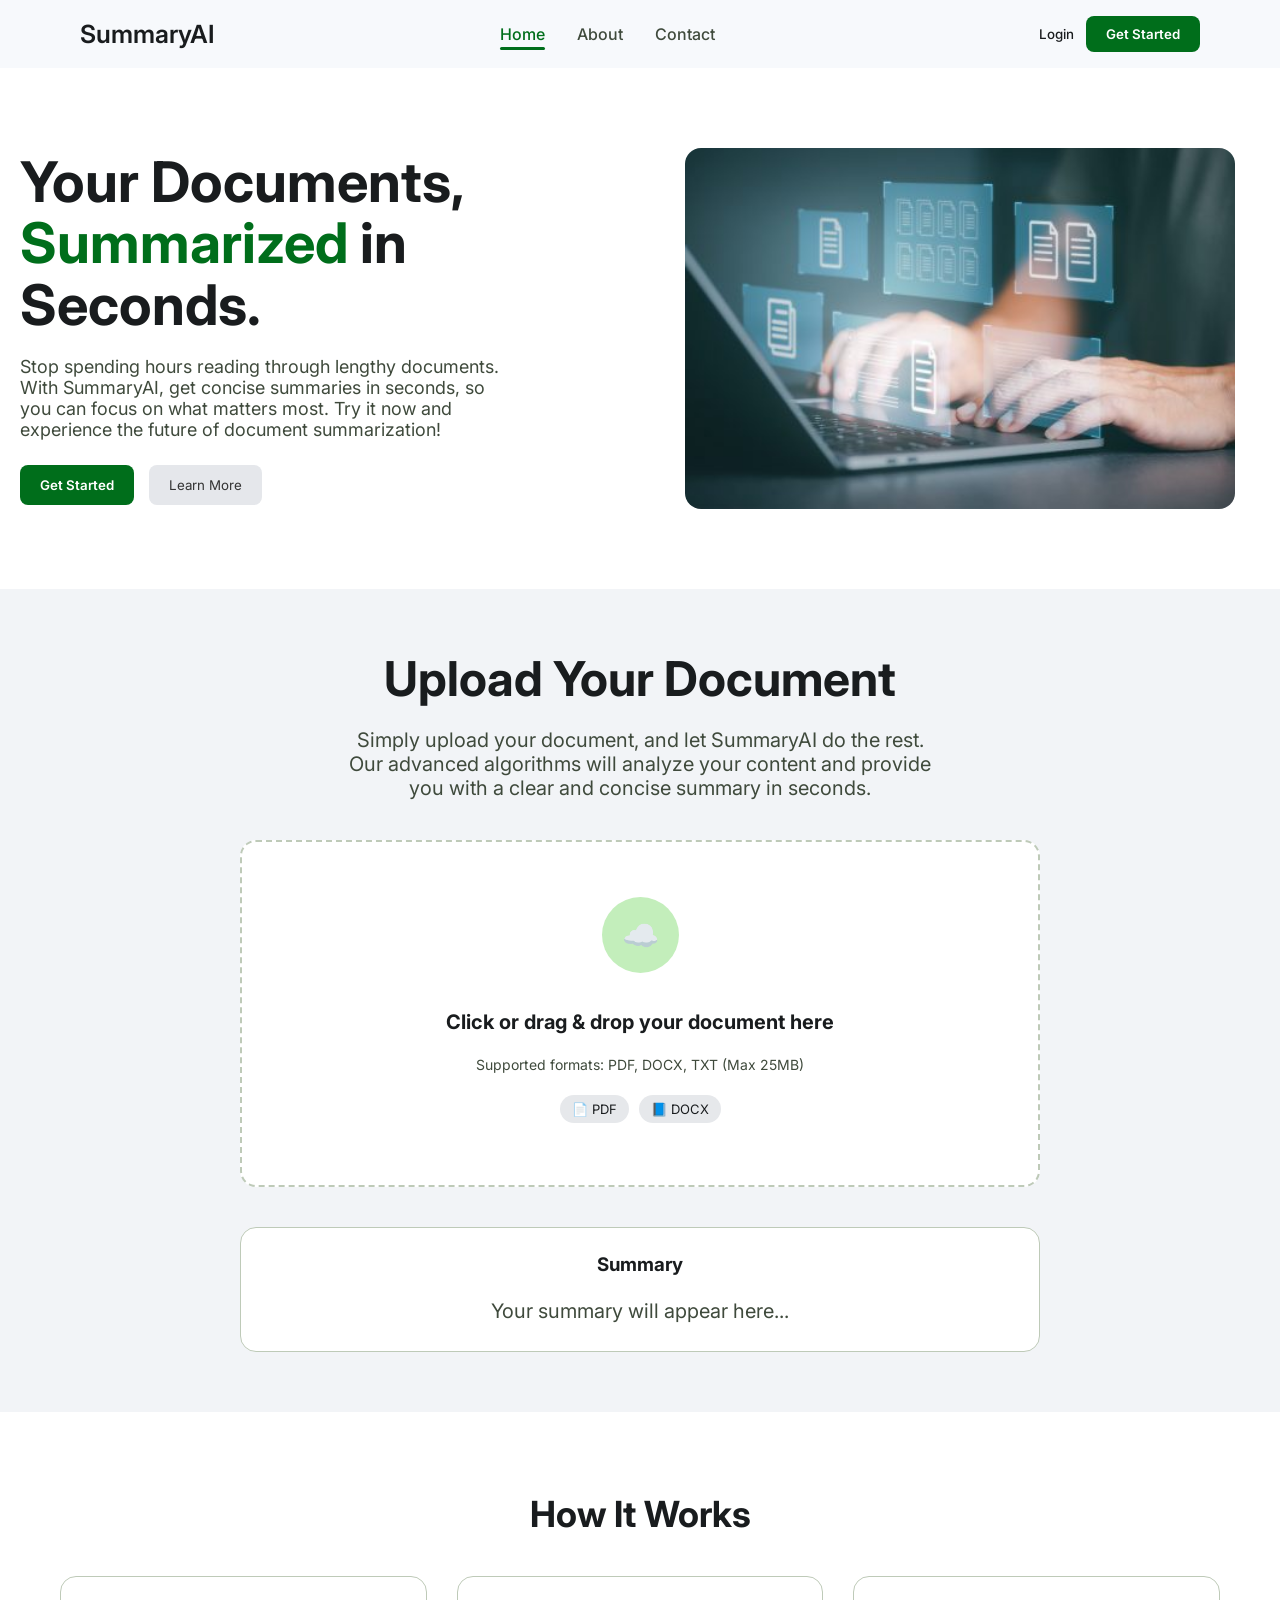
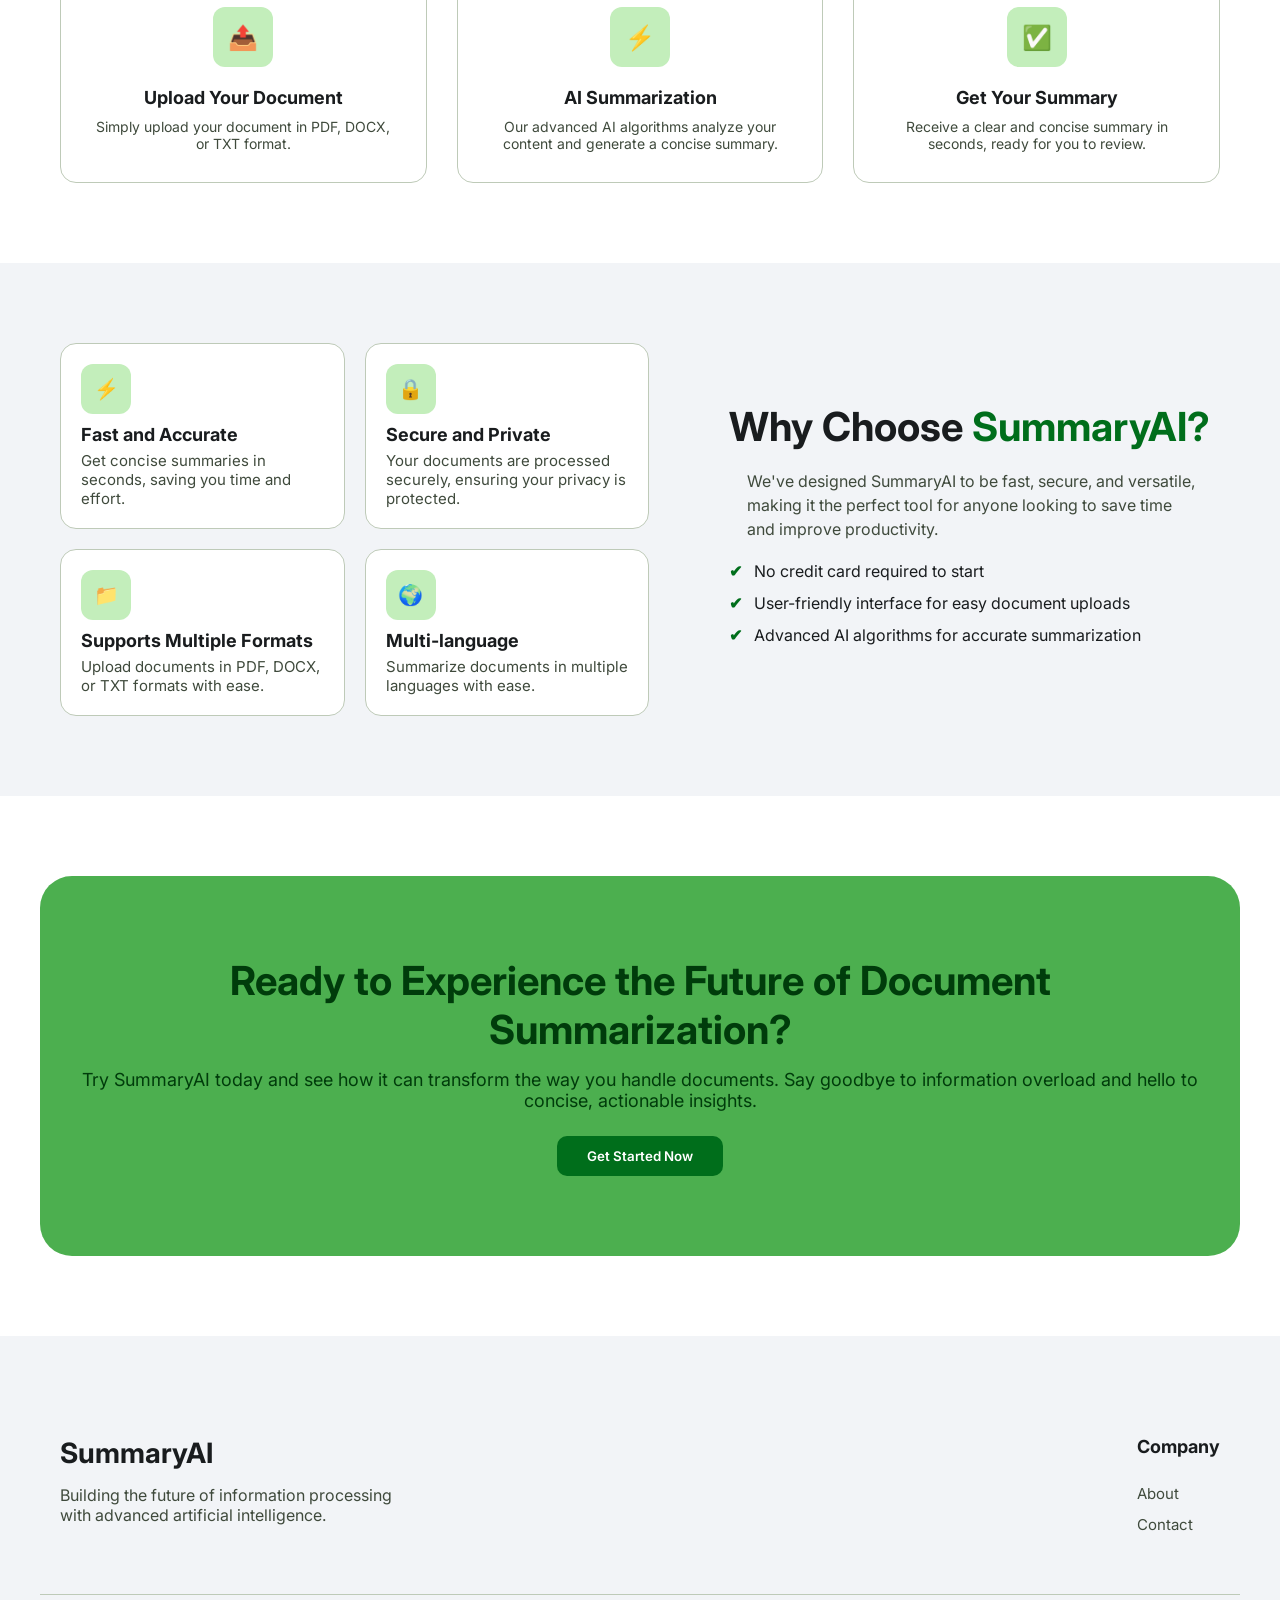
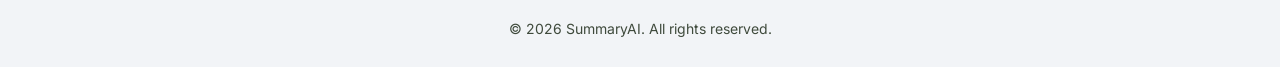
==== commit f050c04a: "fix: fix summaryBox and gemini resume" ====
--- a/index.html
+++ b/index.html
@@ -11,27 +11,26 @@
     <!-- Navigation -->
     <header class="header">
       <nav class="nav">
-    
-    <div class="nav-content">
-      <div class="container nav-inner">
-
-        <h1 class="logo">SummaryAI</h1>
-
-        <ul class="menu">
-          <li><a href="index.html" class="active" aria-current="page">Home</a></li>
-          <li><a href="about.html">About</a></li>
-          <li><a href="contact.html">Contact</a></li>
-        </ul>
-
-        <div class="actions">
-          <button class="login">Login</button>
-          <button class="btn-primary">Get Started</button>
-        </div>
-
-      </div>
-    </div>
-  </nav>
-</header>
+        <div class="nav-content">
+          <div class="container nav-inner">
+            <h1 class="logo">SummaryAI</h1>
+
+            <ul class="menu">
+              <li>
+                <a href="index.html" class="active" aria-current="page">Home</a>
+              </li>
+              <li><a href="about.html">About</a></li>
+              <li><a href="contact.html">Contact</a></li>
+            </ul>
+
+            <div class="actions">
+              <button class="login">Login</button>
+              <button class="btn-primary">Get Started</button>
+            </div>
+          </div>
+        </div>
+      </nav>
+    </header>
 
     <main>
       <!-- Hero section -->
@@ -39,19 +38,24 @@
         <div class="container hero-content">
           <div class="hero-txt">
             <h2>
-              Your Documents,<br>
+              Your Documents,<br />
               <span>Summarized</span> in Seconds.
             </h2>
 
             <p>
-              Stop spending hours reading through lengthy documents.
-              With SummaryAI, get concise summaries in seconds, so you can focus on what matters most. 
-              Try it now and experience the future of document summarization!
+              Stop spending hours reading through lengthy documents. With
+              SummaryAI, get concise summaries in seconds, so you can focus on
+              what matters most. Try it now and experience the future of
+              document summarization!
             </p>
 
             <div class="buttons">
-              <button id="heroGetStartedBtn" class="btn-primary">Get Started</button>
-              <button id="heroLearnMoreBtn" class="btn-secondary">Learn More</button>
+              <button id="heroGetStartedBtn" class="btn-primary">
+                Get Started
+              </button>
+              <button id="heroLearnMoreBtn" class="btn-secondary">
+                Learn More
+              </button>
             </div>
           </div>
 
@@ -62,41 +66,38 @@
       </section>
 
       <!-- Upload section -->
-<section class="upload">
-  <div class="upload-content">
-    <h2>Upload Your Document</h2>
-    <p>
-      Simply upload your document, and let SummaryAI do the rest. 
-      Our advanced algorithms will analyze your content and provide you with a clear and concise summary in seconds.
-    </p>
-
-    <div class="upload-box" id="uploadBox">
-      <input type="file" id="fileInput" hidden />
-
-      <div class="summary-box" id="summaryBox">
-        <h3>Summary</h3>
-          <p id="summaryText">
-            Your summary will appear here...
+      <section class="upload">
+        <div class="upload-content">
+          <h2>Upload Your Document</h2>
+          <p>
+            Simply upload your document, and let SummaryAI do the rest. Our
+            advanced algorithms will analyze your content and provide you with a
+            clear and concise summary in seconds.
           </p>
-      </div>
-
-      <div class="upload-inner">
-        <div class="icon">☁️</div>
-
-        <h3>Click or drag & drop your document here</h3>
-        <span>Supported formats: PDF, DOCX, TXT (Max 25MB)</span>
-
-        <div class="file-types">
-          <span>📄 PDF</span>
-          <span>📘 DOCX</span>
-        </div>
-
-        <p id="fileName"></p>
-      </div>
-    </div>
-
-  </div>
-</section>
+
+          <div class="upload-box" id="uploadBox">
+            <input type="file" id="fileInput" hidden />
+
+            <div class="upload-inner">
+              <div class="icon">☁️</div>
+
+              <h3>Click or drag & drop your document here</h3>
+              <span>Supported formats: PDF, DOCX, TXT (Max 25MB)</span>
+
+              <div class="file-types">
+                <span>📄 PDF</span>
+                <span>📘 DOCX</span>
+              </div>
+
+              <p id="fileName"></p>
+            </div>
+          </div>
+          <div class="summary-box" id="summaryBox">
+            <h3>Summary</h3>
+            <p id="summaryText">Your summary will appear here...</p>
+          </div>
+        </div>
+      </section>
       <!-- How it works -->
       <section class="works">
         <div class="container works-content">
@@ -112,13 +113,19 @@
             <div class="step">
               <div class="icon">⚡</div>
               <h3>AI Summarization</h3>
-              <p>Our advanced AI algorithms analyze your content and generate a concise summary.</p>
+              <p>
+                Our advanced AI algorithms analyze your content and generate a
+                concise summary.
+              </p>
             </div>
 
             <div class="step">
               <div class="icon">✅</div>
               <h3>Get Your Summary</h3>
-              <p>Receive a clear and concise summary in seconds, ready for you to review.</p>
+              <p>
+                Receive a clear and concise summary in seconds, ready for you to
+                review.
+              </p>
             </div>
           </div>
         </div>
@@ -127,19 +134,22 @@
       <!-- Features section -->
       <section class="features">
         <div class="container features-content">
-
-           <!-- Left: feature cards -->
+          <!-- Left: feature cards -->
           <div class="feature-grid">
-
             <div class="feature-card">
               <div class="icon">⚡</div>
               <h3>Fast and Accurate</h3>
-              <p>Get concise summaries in seconds, saving you time and effort.</p>
+              <p>
+                Get concise summaries in seconds, saving you time and effort.
+              </p>
             </div>
             <div class="feature-card">
               <div class="icon">🔒</div>
               <h3>Secure and Private</h3>
-              <p>Your documents are processed securely, ensuring your privacy is protected.</p>
+              <p>
+                Your documents are processed securely, ensuring your privacy is
+                protected.
+              </p>
             </div>
             <div class="feature-card">
               <div class="icon">📁</div>
@@ -153,65 +163,63 @@
             </div>
           </div>
 
-            <!-- Right: feature description -->
-             <div class="features-txt">
-              <h2>
-                Why Choose <span>SummaryAI?</span>
-              </h2>
-
-              <p>
-                We've designed SummaryAI to be fast, secure, and versatile, 
-                making it the perfect tool for anyone looking to save time and improve productivity.
-              </p>
-
-              <ul class="feature-list">
-                <li> No credit card required to start</li>
-                <li> User-friendly interface for easy document uploads</li>
-                <li> Advanced AI algorithms for accurate summarization</li>
-              </ul>
-             </div>
+          <!-- Right: feature description -->
+          <div class="features-txt">
+            <h2>Why Choose <span>SummaryAI?</span></h2>
+
+            <p>
+              We've designed SummaryAI to be fast, secure, and versatile, making
+              it the perfect tool for anyone looking to save time and improve
+              productivity.
+            </p>
+
+            <ul class="feature-list">
+              <li>No credit card required to start</li>
+              <li>User-friendly interface for easy document uploads</li>
+              <li>Advanced AI algorithms for accurate summarization</li>
+            </ul>
+          </div>
         </div>
       </section>
 
       <!-- Call to action -->
       <section class="cta">
         <div class="container cta-content">
-          <h2>
-            Ready to Experience the Future of Document Summarization?
-          </h2>
+          <h2>Ready to Experience the Future of Document Summarization?</h2>
 
           <p>
-            Try SummaryAI today and see how it can transform the way you handle documents. 
-            Say goodbye to information overload and hello to concise, actionable insights.
+            Try SummaryAI today and see how it can transform the way you handle
+            documents. Say goodbye to information overload and hello to concise,
+            actionable insights.
           </p>
 
-          <button id="ctaGetStartedBtn" class="btn-primary">Get Started Now</button>
-        </div>
-      </section>
-
+          <button id="ctaGetStartedBtn" class="btn-primary">
+            Get Started Now
+          </button>
+        </div>
+      </section>
     </main>
 
     <!-- Footer -->
     <footer class="footer">
-        <div class="container footer-content">
-
+      <div class="container footer-content">
         <div class="footer-brand">
-           <h2>SummaryAI</h2>
-            <p>
-               Building the future of information processing with advanced artificial intelligence.
-             </p>
+          <h2>SummaryAI</h2>
+          <p>
+            Building the future of information processing with advanced
+            artificial intelligence.
+          </p>
         </div>
 
         <div class="footer-col">
-            <h4>Company</h4>
-              <a href="about.html">About</a>
-              <a href="contact.html">Contact</a>
-        </div>
-
-        </div>
-        <div class="footer-bottom">
-            <p>© 2026 SummaryAI. All rights reserved.</p>
-         </div>
-      </footer>
+          <h4>Company</h4>
+          <a href="about.html">About</a>
+          <a href="contact.html">Contact</a>
+        </div>
+      </div>
+      <div class="footer-bottom">
+        <p>© 2026 SummaryAI. All rights reserved.</p>
+      </div>
+    </footer>
   </body>
 </html>
--- a/css/styles.css
+++ b/css/styles.css
@@ -13,7 +13,6 @@
   margin: 0;
 }
 /* Header */
-
 
 /* Default container */
 .container {
@@ -212,6 +211,10 @@
   background-color: var(--surface-container-lowest);
 }
 
+.upload.dragger {
+  border-color: var(--primary);
+}
+
 .upload-box:hover {
   background-color: var(--surface-container-low);
 }
@@ -230,6 +233,7 @@
   border: 1px solid var(--outline-variant);
   border-radius: 16px;
   max-width: 800px;
+  margin: 0 auto;
 }
 
 .summary-box h3 {
@@ -243,6 +247,10 @@
 }
 
 /* Icon */
+.upload-inner {
+  pointer-events: none;
+}
+
 .upload-inner .icon {
   background: var(--secondary-container);
   color: var(--on-secondary-container);
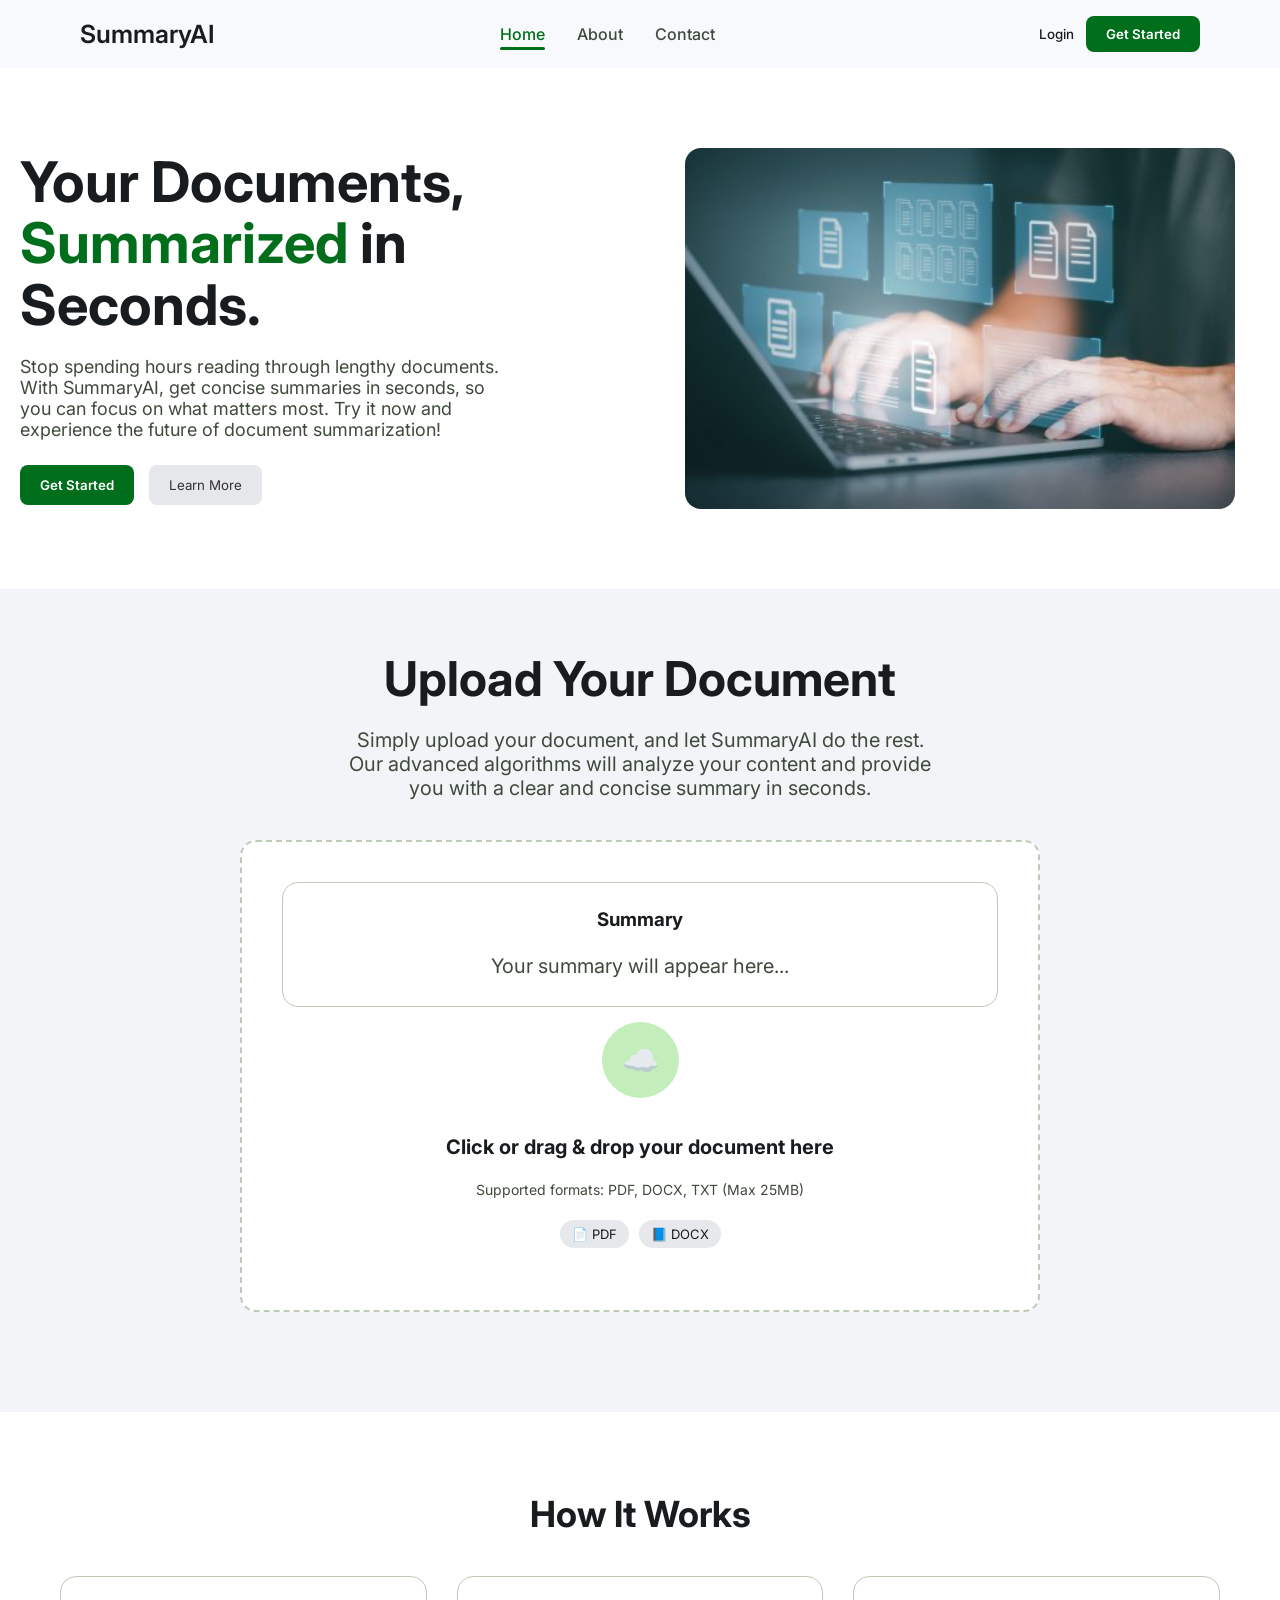
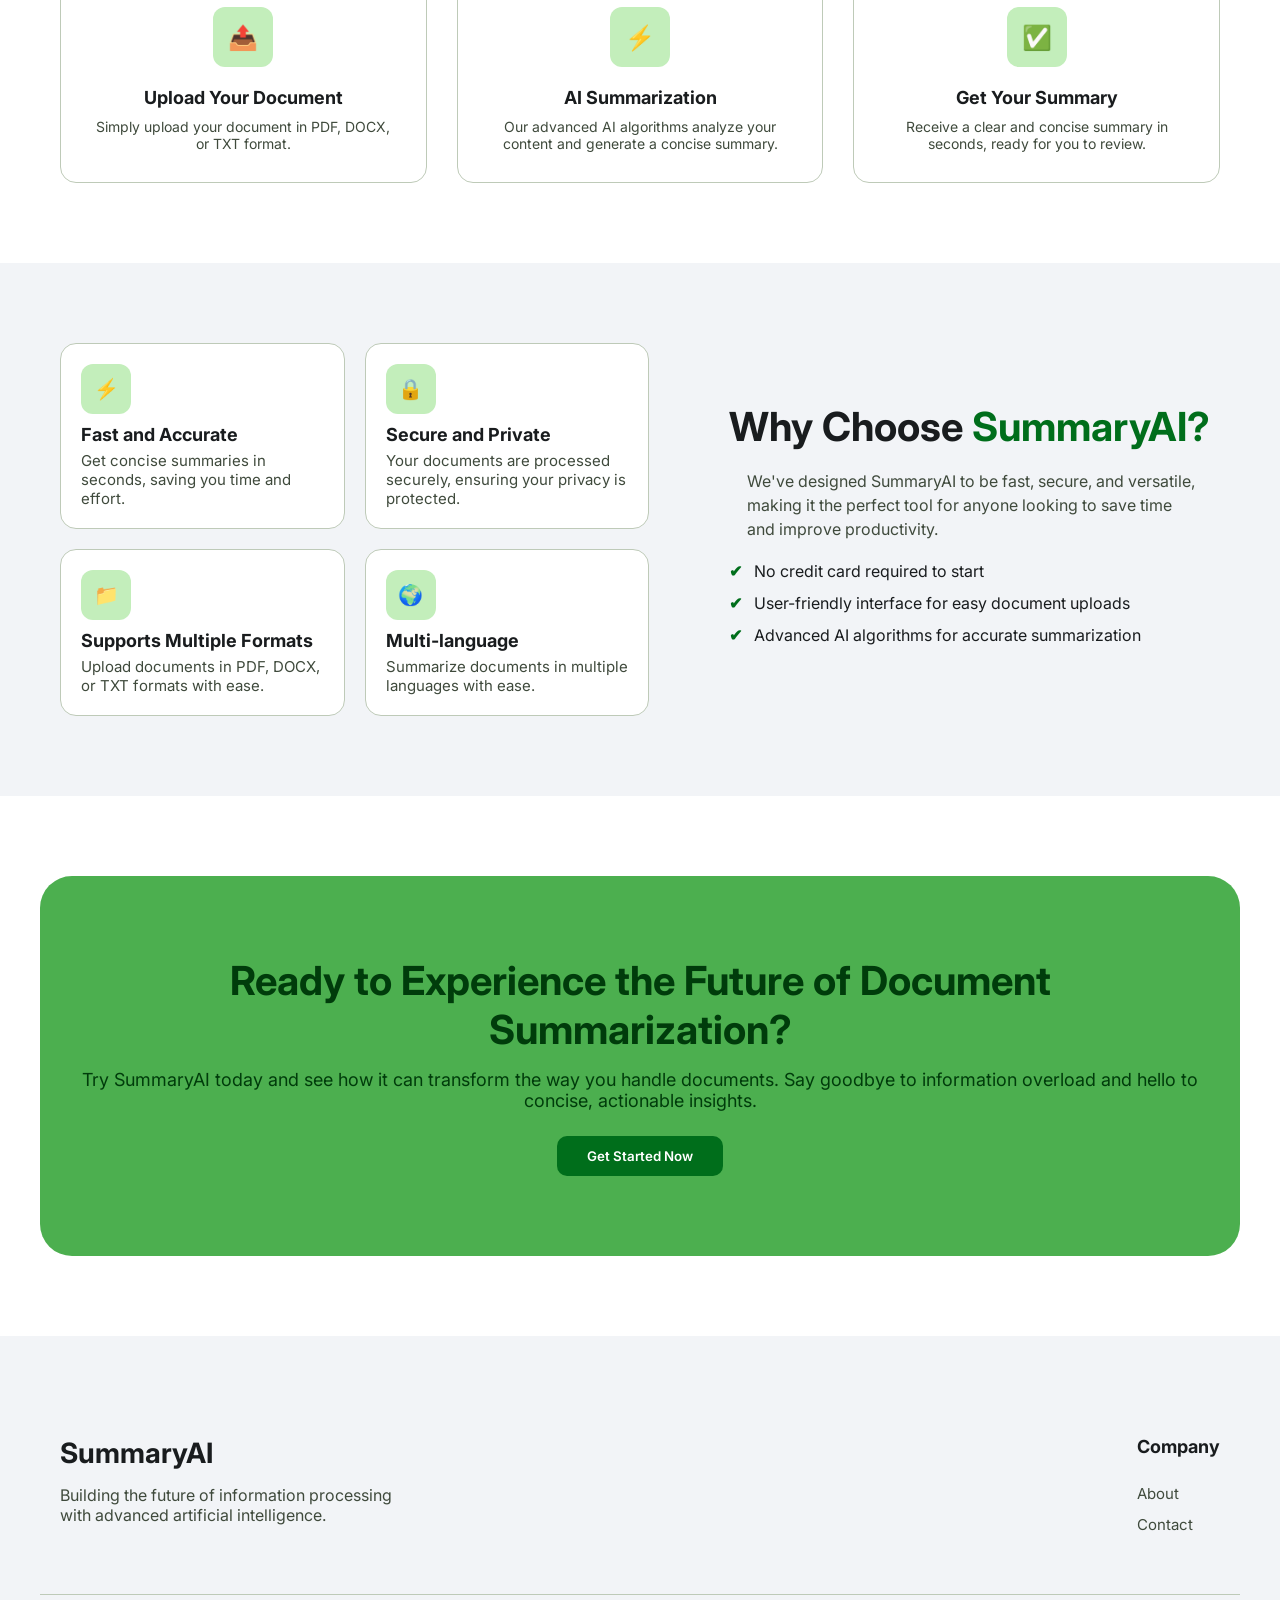
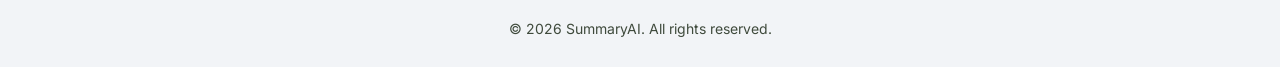
==== commit 55ac1ea2: "feat: update mobile responsiveness and align styles with current HTML structure" ====
--- a/index.html
+++ b/index.html
@@ -4,33 +4,35 @@
     <meta charset="UTF-8" />
     <meta name="viewport" content="width=device-width, initial-scale=1.0" />
     <link rel="stylesheet" href="css/styles.css" />
+    <link rel="stylesheet" href="css/mobile.css" />
     <script src="js/scripts.js" defer></script>
     <title>SummaryAI</title>
   </head>
   <body>
     <!-- Navigation -->
-    <header class="header">
+    <header>
       <nav class="nav">
-        <div class="nav-content">
-          <div class="container nav-inner">
-            <h1 class="logo">SummaryAI</h1>
-
-            <ul class="menu">
-              <li>
-                <a href="index.html" class="active" aria-current="page">Home</a>
-              </li>
-              <li><a href="about.html">About</a></li>
-              <li><a href="contact.html">Contact</a></li>
-            </ul>
-
-            <div class="actions">
-              <button class="login">Login</button>
-              <button class="btn-primary">Get Started</button>
-            </div>
-          </div>
-        </div>
-      </nav>
-    </header>
+    
+    <div class="nav-content">
+      <div class="container nav-inner">
+
+        <h1 class="logo">SummaryAI</h1>
+
+        <ul class="menu">
+          <li><a href="index.html" class="active" aria-current="page">Home</a></li>
+          <li><a href="about.html">About</a></li>
+          <li><a href="contact.html">Contact</a></li>
+        </ul>
+
+        <div class="actions">
+          <button class="login">Login</button>
+          <button class="btn-primary">Get Started</button>
+        </div>
+
+      </div>
+    </div>
+  </nav>
+</header>
 
     <main>
       <!-- Hero section -->
@@ -38,24 +40,19 @@
         <div class="container hero-content">
           <div class="hero-txt">
             <h2>
-              Your Documents,<br />
+              Your Documents,<br>
               <span>Summarized</span> in Seconds.
             </h2>
 
             <p>
-              Stop spending hours reading through lengthy documents. With
-              SummaryAI, get concise summaries in seconds, so you can focus on
-              what matters most. Try it now and experience the future of
-              document summarization!
+              Stop spending hours reading through lengthy documents.
+              With SummaryAI, get concise summaries in seconds, so you can focus on what matters most. 
+              Try it now and experience the future of document summarization!
             </p>
 
             <div class="buttons">
-              <button id="heroGetStartedBtn" class="btn-primary">
-                Get Started
-              </button>
-              <button id="heroLearnMoreBtn" class="btn-secondary">
-                Learn More
-              </button>
+              <button id="heroGetStartedBtn" class="btn-primary">Get Started</button>
+              <button id="heroLearnMoreBtn" class="btn-secondary">Learn More</button>
             </div>
           </div>
 
@@ -66,38 +63,41 @@
       </section>
 
       <!-- Upload section -->
-      <section class="upload">
-        <div class="upload-content">
-          <h2>Upload Your Document</h2>
-          <p>
-            Simply upload your document, and let SummaryAI do the rest. Our
-            advanced algorithms will analyze your content and provide you with a
-            clear and concise summary in seconds.
+<section class="upload">
+  <div class="upload-content">
+    <h2>Upload Your Document</h2>
+    <p>
+      Simply upload your document, and let SummaryAI do the rest. 
+      Our advanced algorithms will analyze your content and provide you with a clear and concise summary in seconds.
+    </p>
+
+    <div class="upload-box" id="uploadBox">
+      <input type="file" id="fileInput" hidden />
+
+      <div class="summary-box" id="summaryBox">
+        <h3>Summary</h3>
+          <p id="summaryText">
+            Your summary will appear here...
           </p>
-
-          <div class="upload-box" id="uploadBox">
-            <input type="file" id="fileInput" hidden />
-
-            <div class="upload-inner">
-              <div class="icon">☁️</div>
-
-              <h3>Click or drag & drop your document here</h3>
-              <span>Supported formats: PDF, DOCX, TXT (Max 25MB)</span>
-
-              <div class="file-types">
-                <span>📄 PDF</span>
-                <span>📘 DOCX</span>
-              </div>
-
-              <p id="fileName"></p>
-            </div>
-          </div>
-          <div class="summary-box" id="summaryBox">
-            <h3>Summary</h3>
-            <p id="summaryText">Your summary will appear here...</p>
-          </div>
-        </div>
-      </section>
+      </div>
+
+      <div class="upload-inner">
+        <div class="icon">☁️</div>
+
+        <h3>Click or drag & drop your document here</h3>
+        <span>Supported formats: PDF, DOCX, TXT (Max 25MB)</span>
+
+        <div class="file-types">
+          <span>📄 PDF</span>
+          <span>📘 DOCX</span>
+        </div>
+
+        <p id="fileName"></p>
+      </div>
+    </div>
+
+  </div>
+</section>
       <!-- How it works -->
       <section class="works">
         <div class="container works-content">
@@ -113,19 +113,13 @@
             <div class="step">
               <div class="icon">⚡</div>
               <h3>AI Summarization</h3>
-              <p>
-                Our advanced AI algorithms analyze your content and generate a
-                concise summary.
-              </p>
+              <p>Our advanced AI algorithms analyze your content and generate a concise summary.</p>
             </div>
 
             <div class="step">
               <div class="icon">✅</div>
               <h3>Get Your Summary</h3>
-              <p>
-                Receive a clear and concise summary in seconds, ready for you to
-                review.
-              </p>
+              <p>Receive a clear and concise summary in seconds, ready for you to review.</p>
             </div>
           </div>
         </div>
@@ -134,22 +128,19 @@
       <!-- Features section -->
       <section class="features">
         <div class="container features-content">
-          <!-- Left: feature cards -->
+
+           <!-- Left: feature cards -->
           <div class="feature-grid">
+
             <div class="feature-card">
               <div class="icon">⚡</div>
               <h3>Fast and Accurate</h3>
-              <p>
-                Get concise summaries in seconds, saving you time and effort.
-              </p>
+              <p>Get concise summaries in seconds, saving you time and effort.</p>
             </div>
             <div class="feature-card">
               <div class="icon">🔒</div>
               <h3>Secure and Private</h3>
-              <p>
-                Your documents are processed securely, ensuring your privacy is
-                protected.
-              </p>
+              <p>Your documents are processed securely, ensuring your privacy is protected.</p>
             </div>
             <div class="feature-card">
               <div class="icon">📁</div>
@@ -163,63 +154,65 @@
             </div>
           </div>
 
-          <!-- Right: feature description -->
-          <div class="features-txt">
-            <h2>Why Choose <span>SummaryAI?</span></h2>
-
-            <p>
-              We've designed SummaryAI to be fast, secure, and versatile, making
-              it the perfect tool for anyone looking to save time and improve
-              productivity.
-            </p>
-
-            <ul class="feature-list">
-              <li>No credit card required to start</li>
-              <li>User-friendly interface for easy document uploads</li>
-              <li>Advanced AI algorithms for accurate summarization</li>
-            </ul>
-          </div>
+            <!-- Right: feature description -->
+             <div class="features-txt">
+              <h2>
+                Why Choose <span>SummaryAI?</span>
+              </h2>
+
+              <p>
+                We've designed SummaryAI to be fast, secure, and versatile, 
+                making it the perfect tool for anyone looking to save time and improve productivity.
+              </p>
+
+              <ul class="feature-list">
+                <li> No credit card required to start</li>
+                <li> User-friendly interface for easy document uploads</li>
+                <li> Advanced AI algorithms for accurate summarization</li>
+              </ul>
+             </div>
         </div>
       </section>
 
       <!-- Call to action -->
       <section class="cta">
         <div class="container cta-content">
-          <h2>Ready to Experience the Future of Document Summarization?</h2>
+          <h2>
+            Ready to Experience the Future of Document Summarization?
+          </h2>
 
           <p>
-            Try SummaryAI today and see how it can transform the way you handle
-            documents. Say goodbye to information overload and hello to concise,
-            actionable insights.
+            Try SummaryAI today and see how it can transform the way you handle documents. 
+            Say goodbye to information overload and hello to concise, actionable insights.
           </p>
 
-          <button id="ctaGetStartedBtn" class="btn-primary">
-            Get Started Now
-          </button>
-        </div>
-      </section>
+          <button id="ctaGetStartedBtn" class="btn-primary">Get Started Now</button>
+        </div>
+      </section>
+
     </main>
 
     <!-- Footer -->
     <footer class="footer">
-      <div class="container footer-content">
+        <div class="container footer-content">
+
         <div class="footer-brand">
-          <h2>SummaryAI</h2>
-          <p>
-            Building the future of information processing with advanced
-            artificial intelligence.
-          </p>
+           <h2>SummaryAI</h2>
+            <p>
+               Building the future of information processing with advanced artificial intelligence.
+             </p>
         </div>
 
         <div class="footer-col">
-          <h4>Company</h4>
-          <a href="about.html">About</a>
-          <a href="contact.html">Contact</a>
-        </div>
-      </div>
-      <div class="footer-bottom">
-        <p>© 2026 SummaryAI. All rights reserved.</p>
-      </div>
-    </footer>
+            <h4>Company</h4>
+              <a href="about.html">About</a>
+              <a href="contact.html">Contact</a>
+        </div>
+
+        </div>
+        <div class="footer-bottom">
+            <p>© 2026 SummaryAI. All rights reserved.</p>
+         </div>
+      </footer>
   </body>
 </html>
--- a/css/mobile.css
+++ b/css/mobile.css
@@ -0,0 +1,279 @@
+/* Tablet layout */
+@media (min-width: 541px) and (max-width: 1024px) {
+  /* Header spacing */
+  .container {
+    padding: 0 24px;
+  }
+
+  .nav-inner,
+  .nav-content {
+    padding: 16px 24px;
+  }
+
+  .menu {
+    gap: 18px;
+  }
+
+  .actions {
+    margin-left: 20px;
+  }
+
+  /* Main sections */
+  .hero {
+    padding: 56px 0;
+  }
+
+  .hero-content {
+    gap: 24px;
+  }
+
+  .hero-txt h2 {
+    font-size: 42px;
+  }
+
+  .hero-txt p {
+    font-size: 16px;
+  }
+
+  .upload-content h2 {
+    font-size: 38px;
+  }
+
+  .upload-content p {
+    font-size: 18px;
+  }
+
+  /* Grid adjustments */
+  .steps {
+    display: grid;
+    grid-template-columns: repeat(2, 1fr);
+  }
+
+  .features-content {
+    flex-direction: column;
+    gap: 36px;
+  }
+
+  .feature-grid,
+  .features-txt {
+    width: 100%;
+    max-width: 100%;
+  }
+
+  .cta-content {
+    padding: 56px 28px;
+    border-radius: 24px;
+  }
+
+  .cta-content h2 {
+    font-size: 34px;
+  }
+
+  /* Single-column pages */
+  .about-content,
+  .contact-content {
+    grid-template-columns: 1fr;
+  }
+
+  .about-content h2,
+  .contact-content h2,
+  .contact-intro {
+    grid-column: auto;
+  }
+
+  .about-content .about-block:first-of-type {
+    grid-column: auto;
+  }
+
+  /* Footer spacing */
+  .footer {
+    padding: 70px 24px 24px;
+  }
+
+  .footer-content {
+    gap: 36px;
+  }
+}
+
+/* Mobile layout */
+@media (max-width: 540px) {
+  /* Base spacing */
+  .container {
+    padding: 0 16px;
+  }
+
+  /* Stacked header */
+  .nav-inner,
+  .nav-content {
+    display: flex;
+    flex-direction: column;
+    align-items: center;
+    gap: 14px;
+    padding: 14px 16px;
+  }
+
+  .logo {
+    margin-right: 0;
+    font-size: 22px;
+  }
+
+  .menu {
+    width: 100%;
+    justify-content: center;
+    flex-wrap: wrap;
+    gap: 14px;
+  }
+
+  .actions {
+    width: 100%;
+    margin-left: 0;
+    justify-content: center;
+  }
+
+  .btn-primary,
+  .btn-secondary {
+    padding: 10px 16px;
+  }
+
+  /* Hero stack */
+  .hero {
+    padding: 44px 0;
+  }
+
+  .hero-content {
+    flex-direction: column;
+    gap: 20px;
+    text-align: center;
+  }
+
+  .hero-txt h2 {
+    font-size: 34px;
+    line-height: 1.2;
+  }
+
+  .hero-txt p {
+    margin: 14px auto 0;
+    font-size: 16px;
+  }
+
+  .buttons {
+    justify-content: center;
+    flex-wrap: wrap;
+  }
+
+  .hero-img img {
+    max-width: 100%;
+  }
+
+  /* Section rhythm */
+  .upload,
+  .works,
+  .features,
+  .cta,
+  .about,
+  .contact {
+    padding: 44px 0;
+  }
+
+  .upload-content h2,
+  .works-content h2,
+  .features-txt h2,
+  .cta-content h2,
+  .about-content h2,
+  .contact-content h2 {
+    font-size: 30px;
+  }
+
+  .upload-content p,
+  .contact-intro,
+  .cta-content p {
+    font-size: 16px;
+  }
+
+  .upload-box {
+    margin: 24px auto;
+    padding: 22px 16px;
+  }
+
+  .summary-box {
+    margin-top: 24px;
+    padding: 18px;
+  }
+
+  /* Cards and grids */
+  .steps {
+    display: flex;
+    flex-direction: column;
+    gap: 18px;
+  }
+
+  .features-content {
+    flex-direction: column;
+    gap: 22px;
+  }
+
+  .feature-grid {
+    width: 100%;
+    grid-template-columns: 1fr;
+  }
+
+  .features-txt {
+    max-width: 100%;
+  }
+
+  .features-txt p {
+    margin: 14px 0;
+  }
+
+  .feature-list li {
+    font-size: 15px;
+  }
+
+  .cta {
+    padding-left: 16px;
+    padding-right: 16px;
+  }
+
+  .cta-content {
+    padding: 36px 18px;
+    border-radius: 20px;
+  }
+
+  .about-content,
+  .contact-content {
+    grid-template-columns: 1fr;
+    gap: 20px;
+  }
+
+  .about-content h2,
+  .contact-content h2,
+  .contact-intro {
+    grid-column: auto;
+  }
+
+  .about-content .about-block:first-of-type {
+    grid-column: auto;
+  }
+
+  .about-block,
+  .contact-block,
+  .contact-social {
+    padding: 20px;
+    border-radius: 14px;
+  }
+
+  /* Footer stack */
+  .footer {
+    padding: 44px 16px 20px;
+  }
+
+  .footer-content {
+    flex-direction: column;
+    gap: 24px;
+  }
+
+  .footer-bottom {
+    margin-top: 30px;
+    padding-top: 16px;
+  }
+}
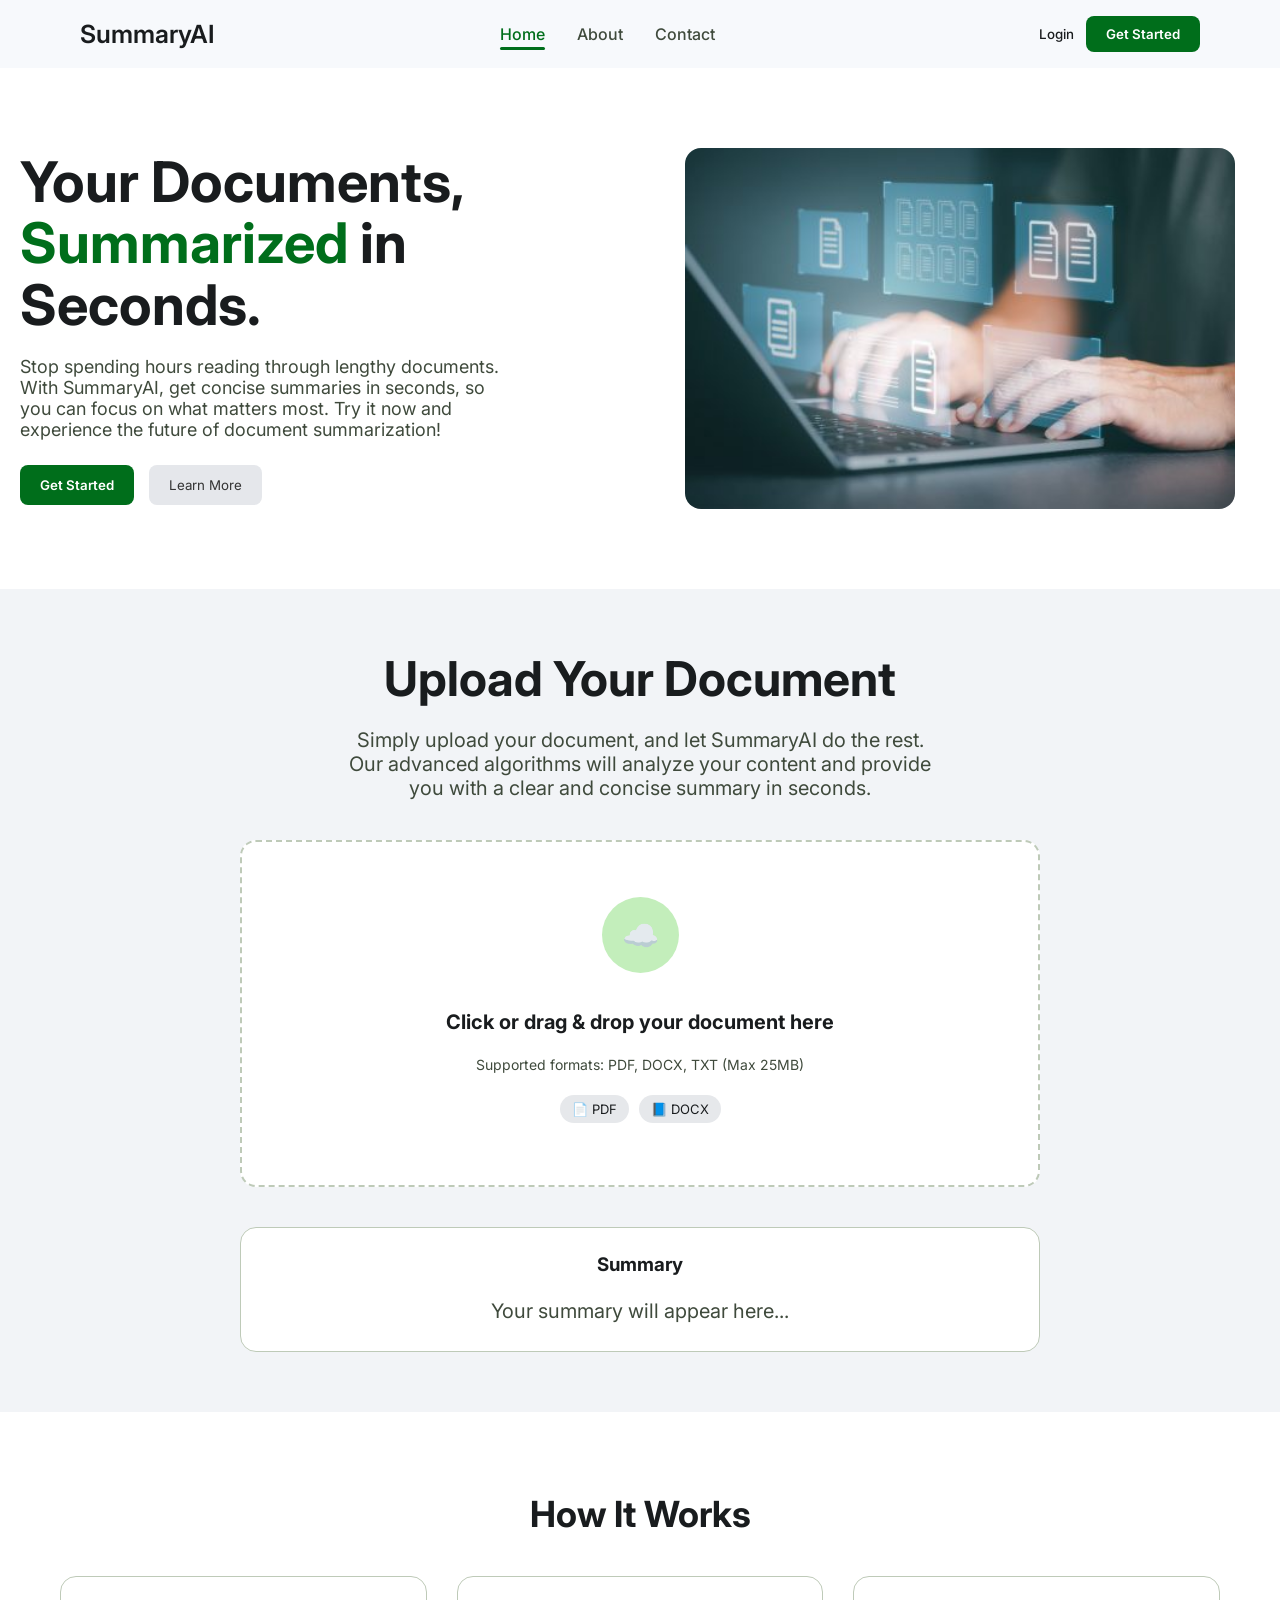
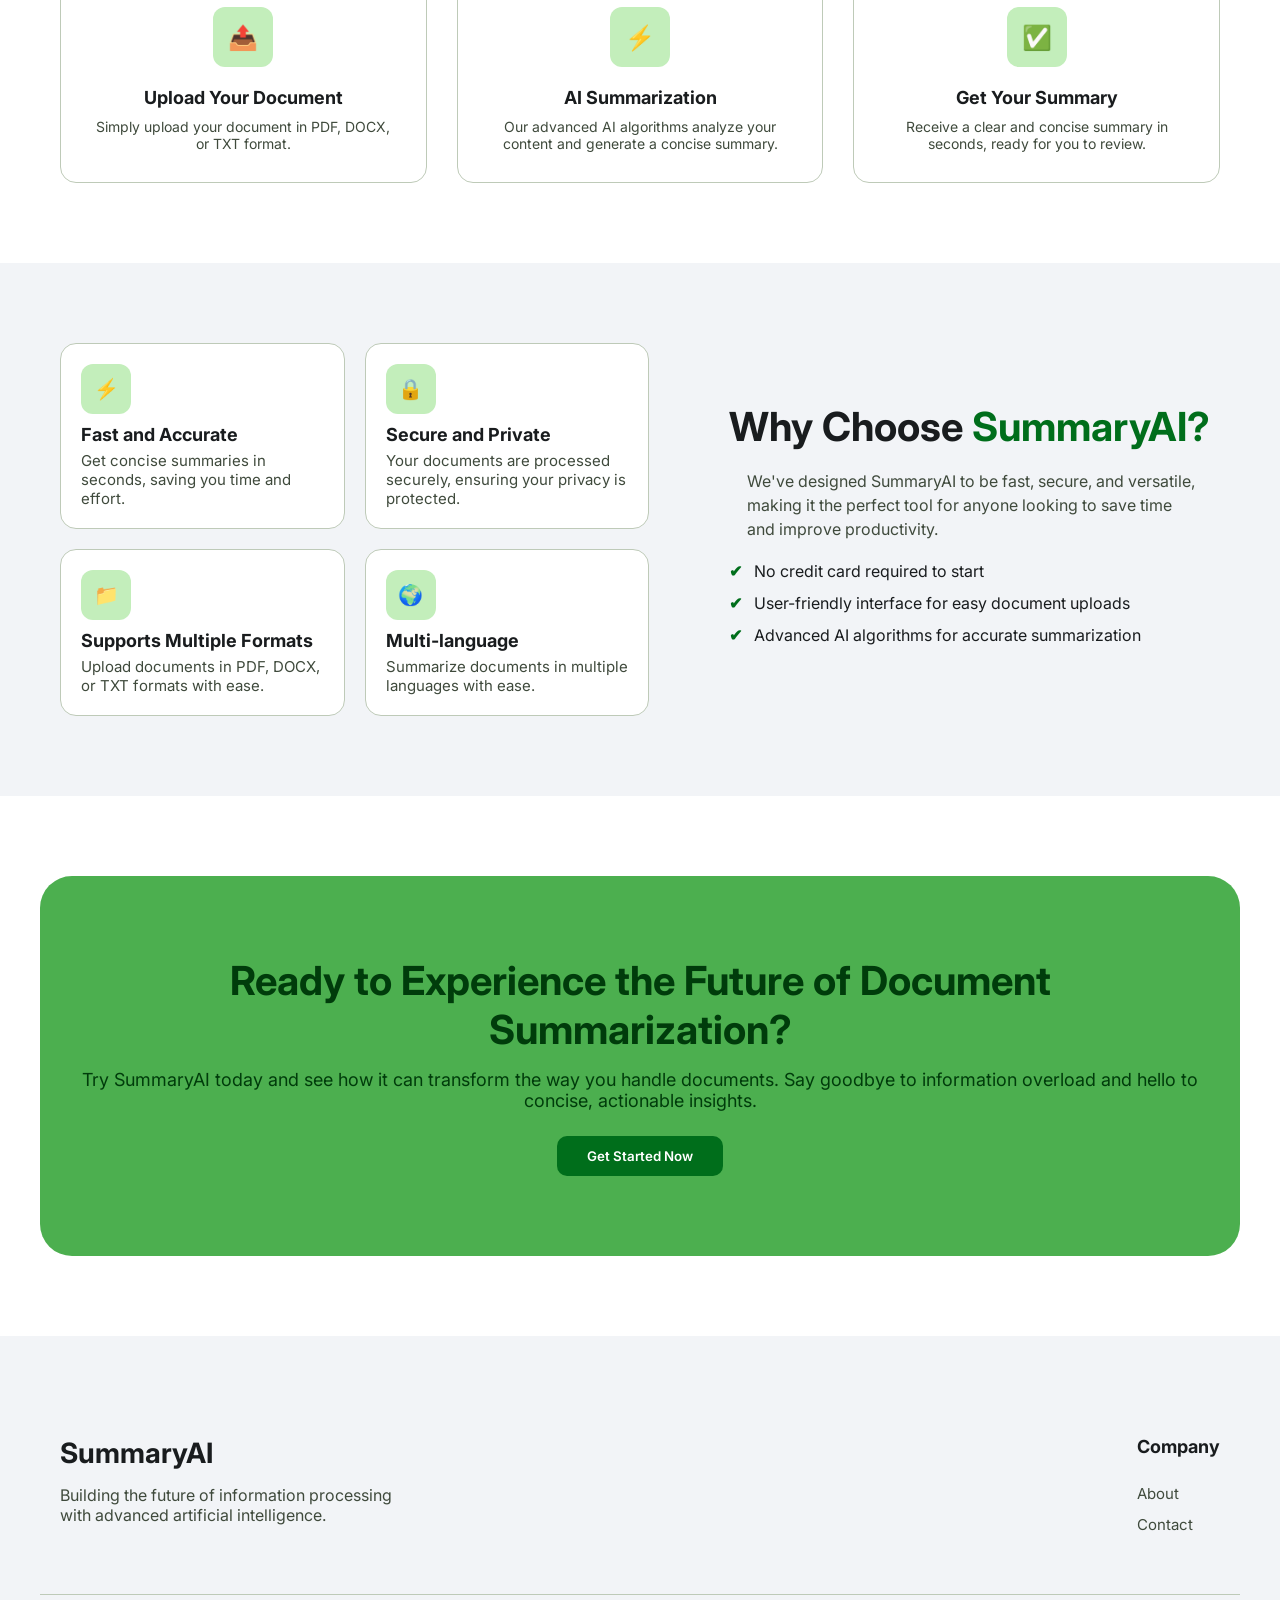
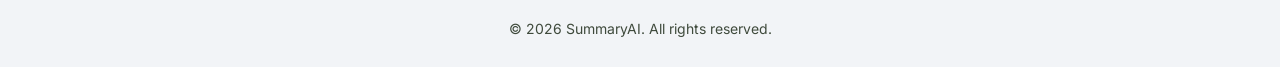
==== commit 3d52bd89: "Merge 55ac1ea2fef693656fdd453df42ca48db04c6df8 into 2169b0431e4a739b0fcf8245c94ac28b2e1cc4ab" ====
--- a/index.html
+++ b/index.html
@@ -12,27 +12,26 @@
     <!-- Navigation -->
     <header>
       <nav class="nav">
-    
-    <div class="nav-content">
-      <div class="container nav-inner">
-
-        <h1 class="logo">SummaryAI</h1>
-
-        <ul class="menu">
-          <li><a href="index.html" class="active" aria-current="page">Home</a></li>
-          <li><a href="about.html">About</a></li>
-          <li><a href="contact.html">Contact</a></li>
-        </ul>
-
-        <div class="actions">
-          <button class="login">Login</button>
-          <button class="btn-primary">Get Started</button>
-        </div>
-
-      </div>
-    </div>
-  </nav>
-</header>
+        <div class="nav-content">
+          <div class="container nav-inner">
+            <h1 class="logo">SummaryAI</h1>
+
+            <ul class="menu">
+              <li>
+                <a href="index.html" class="active" aria-current="page">Home</a>
+              </li>
+              <li><a href="about.html">About</a></li>
+              <li><a href="contact.html">Contact</a></li>
+            </ul>
+
+            <div class="actions">
+              <button class="login">Login</button>
+              <button class="btn-primary">Get Started</button>
+            </div>
+          </div>
+        </div>
+      </nav>
+    </header>
 
     <main>
       <!-- Hero section -->
@@ -40,19 +39,24 @@
         <div class="container hero-content">
           <div class="hero-txt">
             <h2>
-              Your Documents,<br>
+              Your Documents,<br />
               <span>Summarized</span> in Seconds.
             </h2>
 
             <p>
-              Stop spending hours reading through lengthy documents.
-              With SummaryAI, get concise summaries in seconds, so you can focus on what matters most. 
-              Try it now and experience the future of document summarization!
+              Stop spending hours reading through lengthy documents. With
+              SummaryAI, get concise summaries in seconds, so you can focus on
+              what matters most. Try it now and experience the future of
+              document summarization!
             </p>
 
             <div class="buttons">
-              <button id="heroGetStartedBtn" class="btn-primary">Get Started</button>
-              <button id="heroLearnMoreBtn" class="btn-secondary">Learn More</button>
+              <button id="heroGetStartedBtn" class="btn-primary">
+                Get Started
+              </button>
+              <button id="heroLearnMoreBtn" class="btn-secondary">
+                Learn More
+              </button>
             </div>
           </div>
 
@@ -63,41 +67,38 @@
       </section>
 
       <!-- Upload section -->
-<section class="upload">
-  <div class="upload-content">
-    <h2>Upload Your Document</h2>
-    <p>
-      Simply upload your document, and let SummaryAI do the rest. 
-      Our advanced algorithms will analyze your content and provide you with a clear and concise summary in seconds.
-    </p>
-
-    <div class="upload-box" id="uploadBox">
-      <input type="file" id="fileInput" hidden />
-
-      <div class="summary-box" id="summaryBox">
-        <h3>Summary</h3>
-          <p id="summaryText">
-            Your summary will appear here...
+      <section class="upload">
+        <div class="upload-content">
+          <h2>Upload Your Document</h2>
+          <p>
+            Simply upload your document, and let SummaryAI do the rest. Our
+            advanced algorithms will analyze your content and provide you with a
+            clear and concise summary in seconds.
           </p>
-      </div>
-
-      <div class="upload-inner">
-        <div class="icon">☁️</div>
-
-        <h3>Click or drag & drop your document here</h3>
-        <span>Supported formats: PDF, DOCX, TXT (Max 25MB)</span>
-
-        <div class="file-types">
-          <span>📄 PDF</span>
-          <span>📘 DOCX</span>
-        </div>
-
-        <p id="fileName"></p>
-      </div>
-    </div>
-
-  </div>
-</section>
+
+          <div class="upload-box" id="uploadBox">
+            <input type="file" id="fileInput" hidden />
+
+            <div class="upload-inner">
+              <div class="icon">☁️</div>
+
+              <h3>Click or drag & drop your document here</h3>
+              <span>Supported formats: PDF, DOCX, TXT (Max 25MB)</span>
+
+              <div class="file-types">
+                <span>📄 PDF</span>
+                <span>📘 DOCX</span>
+              </div>
+
+              <p id="fileName"></p>
+            </div>
+          </div>
+          <div class="summary-box" id="summaryBox">
+            <h3>Summary</h3>
+            <p id="summaryText">Your summary will appear here...</p>
+          </div>
+        </div>
+      </section>
       <!-- How it works -->
       <section class="works">
         <div class="container works-content">
@@ -113,13 +114,19 @@
             <div class="step">
               <div class="icon">⚡</div>
               <h3>AI Summarization</h3>
-              <p>Our advanced AI algorithms analyze your content and generate a concise summary.</p>
+              <p>
+                Our advanced AI algorithms analyze your content and generate a
+                concise summary.
+              </p>
             </div>
 
             <div class="step">
               <div class="icon">✅</div>
               <h3>Get Your Summary</h3>
-              <p>Receive a clear and concise summary in seconds, ready for you to review.</p>
+              <p>
+                Receive a clear and concise summary in seconds, ready for you to
+                review.
+              </p>
             </div>
           </div>
         </div>
@@ -128,19 +135,22 @@
       <!-- Features section -->
       <section class="features">
         <div class="container features-content">
-
-           <!-- Left: feature cards -->
+          <!-- Left: feature cards -->
           <div class="feature-grid">
-
             <div class="feature-card">
               <div class="icon">⚡</div>
               <h3>Fast and Accurate</h3>
-              <p>Get concise summaries in seconds, saving you time and effort.</p>
+              <p>
+                Get concise summaries in seconds, saving you time and effort.
+              </p>
             </div>
             <div class="feature-card">
               <div class="icon">🔒</div>
               <h3>Secure and Private</h3>
-              <p>Your documents are processed securely, ensuring your privacy is protected.</p>
+              <p>
+                Your documents are processed securely, ensuring your privacy is
+                protected.
+              </p>
             </div>
             <div class="feature-card">
               <div class="icon">📁</div>
@@ -154,65 +164,63 @@
             </div>
           </div>
 
-            <!-- Right: feature description -->
-             <div class="features-txt">
-              <h2>
-                Why Choose <span>SummaryAI?</span>
-              </h2>
-
-              <p>
-                We've designed SummaryAI to be fast, secure, and versatile, 
-                making it the perfect tool for anyone looking to save time and improve productivity.
-              </p>
-
-              <ul class="feature-list">
-                <li> No credit card required to start</li>
-                <li> User-friendly interface for easy document uploads</li>
-                <li> Advanced AI algorithms for accurate summarization</li>
-              </ul>
-             </div>
+          <!-- Right: feature description -->
+          <div class="features-txt">
+            <h2>Why Choose <span>SummaryAI?</span></h2>
+
+            <p>
+              We've designed SummaryAI to be fast, secure, and versatile, making
+              it the perfect tool for anyone looking to save time and improve
+              productivity.
+            </p>
+
+            <ul class="feature-list">
+              <li>No credit card required to start</li>
+              <li>User-friendly interface for easy document uploads</li>
+              <li>Advanced AI algorithms for accurate summarization</li>
+            </ul>
+          </div>
         </div>
       </section>
 
       <!-- Call to action -->
       <section class="cta">
         <div class="container cta-content">
-          <h2>
-            Ready to Experience the Future of Document Summarization?
-          </h2>
+          <h2>Ready to Experience the Future of Document Summarization?</h2>
 
           <p>
-            Try SummaryAI today and see how it can transform the way you handle documents. 
-            Say goodbye to information overload and hello to concise, actionable insights.
+            Try SummaryAI today and see how it can transform the way you handle
+            documents. Say goodbye to information overload and hello to concise,
+            actionable insights.
           </p>
 
-          <button id="ctaGetStartedBtn" class="btn-primary">Get Started Now</button>
-        </div>
-      </section>
-
+          <button id="ctaGetStartedBtn" class="btn-primary">
+            Get Started Now
+          </button>
+        </div>
+      </section>
     </main>
 
     <!-- Footer -->
     <footer class="footer">
-        <div class="container footer-content">
-
+      <div class="container footer-content">
         <div class="footer-brand">
-           <h2>SummaryAI</h2>
-            <p>
-               Building the future of information processing with advanced artificial intelligence.
-             </p>
+          <h2>SummaryAI</h2>
+          <p>
+            Building the future of information processing with advanced
+            artificial intelligence.
+          </p>
         </div>
 
         <div class="footer-col">
-            <h4>Company</h4>
-              <a href="about.html">About</a>
-              <a href="contact.html">Contact</a>
-        </div>
-
-        </div>
-        <div class="footer-bottom">
-            <p>© 2026 SummaryAI. All rights reserved.</p>
-         </div>
-      </footer>
+          <h4>Company</h4>
+          <a href="about.html">About</a>
+          <a href="contact.html">Contact</a>
+        </div>
+      </div>
+      <div class="footer-bottom">
+        <p>© 2026 SummaryAI. All rights reserved.</p>
+      </div>
+    </footer>
   </body>
 </html>
